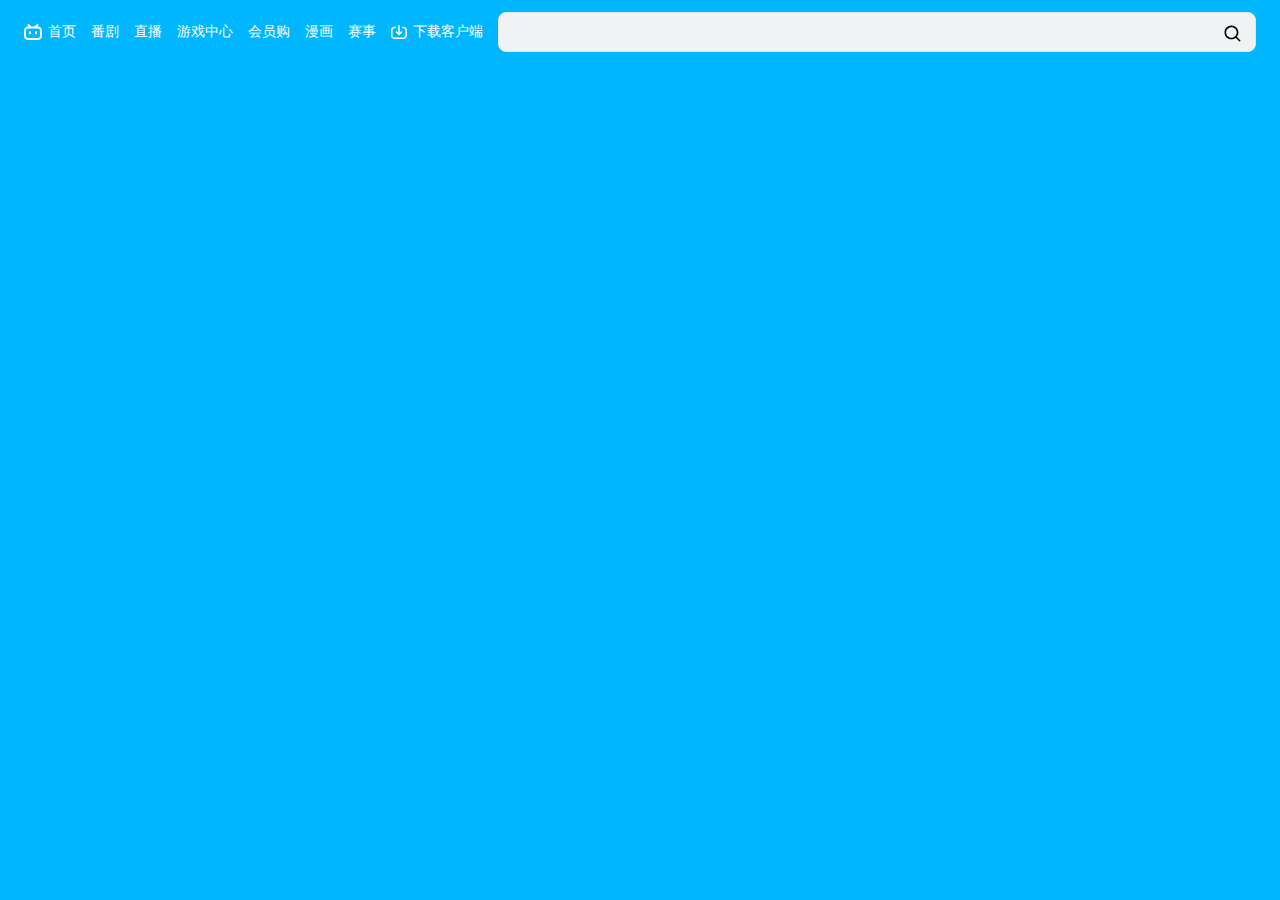
==== index.html @ d24ae4b5 "feat: 添加初始模板" ====
<!DOCTYPE html>
<html lang="en">
<head>
    <meta charset="UTF-8">
    <meta name="viewport" content="width=device-width, initial-scale=1.0">
    <title>bilihome</title>
    <link rel="stylesheet" href="./css/base.css">
    <link rel="stylesheet" href="./css/index.css">
    <link rel="icon" href="./favicon.ico">
</head>
<body>
    <!-- 头部 -->
    <div class="large-header">
        <!-- 导航 -->
        <div class="bili-nav">
            <ul class="left-entry">
                <li>
                    <a href="/" class="entry-title">
                        <svg width="18" height="18" viewBox="0 0 18 18" fill="none" xmlns="http://www.w3.org/2000/svg"><path fill-rule="evenodd" clip-rule="evenodd" d="M3.73252 2.67094C3.33229 2.28484 3.33229 1.64373 3.73252 1.25764C4.11291 0.890684 4.71552 0.890684 5.09591 1.25764L7.21723 3.30403C7.27749 3.36218 7.32869 3.4261 7.37081 3.49407H10.5789C10.6211 3.4261 10.6723 3.36218 10.7325 3.30403L12.8538 1.25764C13.2342 0.890684 13.8368 0.890684 14.2172 1.25764C14.6175 1.64373 14.6175 2.28484 14.2172 2.67094L13.364 3.49407H14C16.2091 3.49407 18 5.28493 18 7.49407V12.9996C18 15.2087 16.2091 16.9996 14 16.9996H4C1.79086 16.9996 0 15.2087 0 12.9996V7.49406C0 5.28492 1.79086 3.49407 4 3.49407H4.58579L3.73252 2.67094ZM4 5.42343C2.89543 5.42343 2 6.31886 2 7.42343V13.0702C2 14.1748 2.89543 15.0702 4 15.0702H14C15.1046 15.0702 16 14.1748 16 13.0702V7.42343C16 6.31886 15.1046 5.42343 14 5.42343H4ZM5 9.31747C5 8.76519 5.44772 8.31747 6 8.31747C6.55228 8.31747 7 8.76519 7 9.31747V10.2115C7 10.7638 6.55228 11.2115 6 11.2115C5.44772 11.2115 5 10.7638 5 10.2115V9.31747ZM12 8.31747C11.4477 8.31747 11 8.76519 11 9.31747V10.2115C11 10.7638 11.4477 11.2115 12 11.2115C12.5523 11.2115 13 10.7638 13 10.2115V9.31747C13 8.76519 12.5523 8.31747 12 8.31747Z" fill="currentColor"></path></svg>
                        <span>首页</span>
                    </a>
                </li>
                <li><a href="/" class="entry-title"><span>番剧</span></a></li>
                <li><a href="/" class="entry-title"><span>直播</span></a></li>
                <li><a href="/" class="entry-title"><span>游戏中心</span></a></li>
                <li><a href="/" class="entry-title"><span>会员购</span></a></li>
                <li><a href="/" class="entry-title"><span>漫画</span></a></li>
                <li><a href="/" class="entry-title"><span>赛事</span></a></li>
                <li>
                    <a href="/" class="entry-title">
                        <svg width="16" height="16" viewBox="0 0 16 16" fill="none" xmlns="http://www.w3.org/2000/svg"><path d="M7.23181 8.65895V1.75796C7.23181 1.33935 7.57582 1 8.00018 1C8.42453 1 8.76854 1.33935 8.76854 1.75796V8.67097L9.98589 7.47009C10.286 7.17409 10.7725 7.17409 11.0725 7.47009C11.3726 7.7661 11.3726 8.24601 11.0725 8.54201L8.54958 11.0308C8.24952 11.3268 7.76302 11.3268 7.46295 11.0308L4.94002 8.54201C4.63995 8.24601 4.63995 7.7661 4.94002 7.47009C5.24008 7.17409 5.72658 7.17409 6.02665 7.47009L7.23181 8.65895Z" fill="currentColor"></path><path d="M3.48023 4.29936C2.40686 4.29936 1.53672 5.15772 1.53672 6.21656V11.5669C1.53672 12.6257 2.40686 13.4841 3.48023 13.4841H12.5198C13.5931 13.4841 14.4633 12.6257 14.4633 11.5669V6.21656C14.4633 5.15772 13.5931 4.29936 12.5198 4.29936H11.6158C11.1915 4.29936 10.8475 3.96001 10.8475 3.5414C10.8475 3.12279 11.1915 2.78344 11.6158 2.78344H12.5198C14.4418 2.78344 16 4.3205 16 6.21656V11.5669C16 13.4629 14.4418 15 12.5198 15H3.48023C1.55815 15 0 13.4629 0 11.5669V6.21656C0 4.3205 1.55815 2.78344 3.48023 2.78344H4.38418C4.80853 2.78344 5.15254 3.12279 5.15254 3.5414C5.15254 3.96001 4.80853 4.29936 4.38418 4.29936H3.48023Z" fill="currentColor"></path></svg>
                        <span>下载客户端</span>
                    </a>
                </li>
            </ul>
            <div class="center-search-container">
                <div class="nav-search-content">
                    <!-- 左侧输入框 -->
                    <input type="text" class="nav-search-input">
                    <!-- 右侧按钮 -->
                    <div class="nav-search-button">
                        <svg width="17" height="17" viewBox="0 0 17 17" fill="none" xmlns="http://www.w3.org/2000/svg"><path fill-rule="evenodd" clip-rule="evenodd" d="M16.3451 15.2003C16.6377 15.4915 16.4752 15.772 16.1934 16.0632C16.15 16.1279 16.0958 16.1818 16.0525 16.2249C15.7707 16.473 15.4456 16.624 15.1854 16.3652L11.6848 12.8815C10.4709 13.8198 8.97529 14.3267 7.44714 14.3267C3.62134 14.3267 0.5 11.2314 0.5 7.41337C0.5 3.60616 3.6105 0.5 7.44714 0.5C11.2729 0.5 14.3943 3.59538 14.3943 7.41337C14.3943 8.98802 13.8524 10.5087 12.8661 11.7383L16.3451 15.2003ZM2.13647 7.4026C2.13647 10.3146 4.52083 12.6766 7.43624 12.6766C10.3517 12.6766 12.736 10.3146 12.736 7.4026C12.736 4.49058 10.3517 2.1286 7.43624 2.1286C4.50999 2.1286 2.13647 4.50136 2.13647 7.4026Z" fill="currentColor"></path></svg>
                    </div>
                </div>
            </div>
            <ul class="right-entry">
                <li><a href="/"></a></li>
                <li><a href="/"></a></li>
                <li><a href="/"></a></li>
                <li><a href="/"></a></li>
                <li><a href="/"></a></li>
                <li><a href="/"></a></li>
                <li><a href="/"></a></li>
                <li><a href="/"></a></li>
            </ul>
        </div>
        <!-- banner -->
        <div class="bili-banner"></div>
        <!-- 频道 -->
        <div class="bili-channel"></div>  
    </div>
    <!-- 主体 -->
    <div class="main">
        <!-- 推荐列表 -->
        <div class="recommended-container"></div>
        <!-- 滚动按钮 -->
        <div class="sidebar"></div>
    </div>
</body>
</html>
---- css/base.css ----
* {
    margin: 0;
    padding: 0;
    /* 设置 100% + padding 后防止超出 */
    box-sizing: border-box;
}

ul, ol, li {
    list-style: none;
}

a {
    text-decoration: none;
    color: #000;
    cursor: pointer;
}

body {
    background-color: rgb(0, 183, 255);
    font-size: 14px;
}

input {
    /* 去掉边框 */
    border: 0 none; 
    /* 去掉聚焦后的边框也 */
    outline-style: none;
}
---- css/index.css ----
.bili-nav {
    display: flex;
    align-items: center;
    width: 100%;
    padding: 0 24px;
}

/* 顶部左侧导航 */
.left-entry {
    display: flex;
}

.left-entry .entry-title {
    display: flex;
    align-items: center;
    height: 64px;
    color: #fff;
    margin-right: 15px;
}

.left-entry .entry-title svg {
    margin-right: 6px;
}

/* 中间查询框 */
.center-search-container {
    /* 让它有自适应的效果，左右两侧不动，它可以变 */
    flex: 1;
    height: 40px;
    padding: 0 48px 0 4px;
    border-radius: 8px;
    border: 1px solid #e3e5e7;
    background-color: #f1f2f3;
    /* flex 设置下面的才生效 */
    display: flex;
    align-items: center;
    /* 让子元素根据自身做绝对定位位置，对自身不影响 */
    position: relative;
}

.center-search-container:hover {
    background-color: #fff;
}

.center-search-container .nav-search-content {
    display: flex;
    height: 20px;
    width: 100%;
    padding: 0 8px;
}

.nav-search-content .nav-search-input {
    /* 让它有自适应的效果 */
    flex: 1;
    /* 透明效果 */
    background-color: transparent;
    line-height: 20px;
    overflow: hidden;
    padding-right: 8px;
}

.center-search-container .nav-search-button {
    position: absolute;
    top: 4px;
    right: 7px;
    /* flex 设置下面的才生效 */
    display: flex;
    align-items: center;
    justify-content: center;
    width: 32px;
    height: 32px;
    line-height: 32px;
    border-radius: 6px;
    cursor: pointer;
    /* 让下面鼠标经过时显示动画效果 */
    transition: background-color .3s;
}

.center-search-container .nav-search-button:hover{
    background-color: #e3e4e5;
}
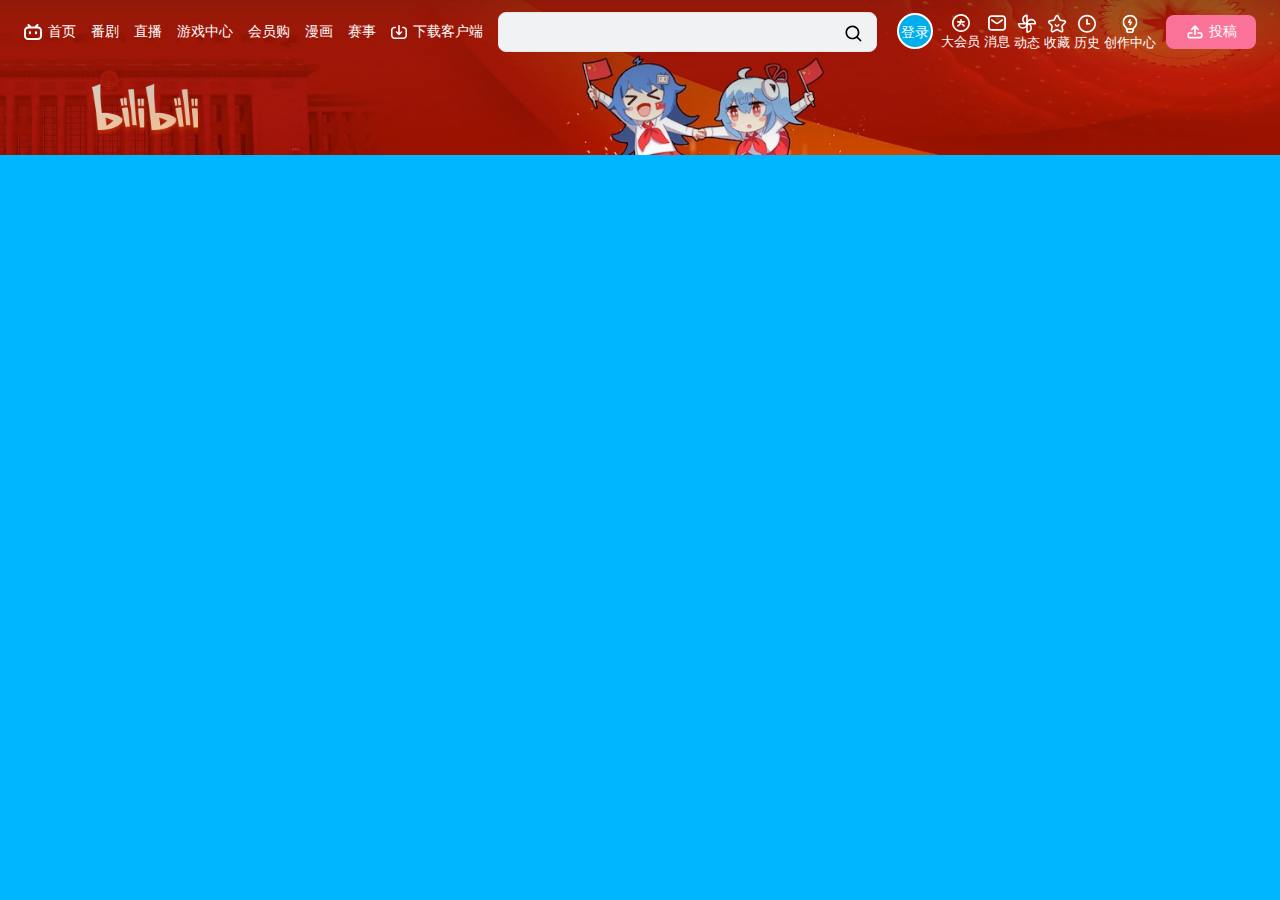
==== commit 866ea6fc: "feat: 增加 banner" ====
--- a/index.html
+++ b/index.html
@@ -44,19 +44,67 @@
                 </div>
             </div>
             <ul class="right-entry">
-                <li><a href="/"></a></li>
-                <li><a href="/"></a></li>
-                <li><a href="/"></a></li>
-                <li><a href="/"></a></li>
-                <li><a href="/"></a></li>
-                <li><a href="/"></a></li>
-                <li><a href="/"></a></li>
-                <li><a href="/"></a></li>
+                <li class="header-avatar">
+                    <a href="/">
+                        <span>登录</span>
+                    </a>
+                </li>
+                <li class="right-entry-item">
+                    <a href="/">
+                        <svg width="20" height="20" viewBox="0 0 20 20" fill="none" xmlns="http://www.w3.org/2000/svg"><path fill-rule="evenodd" clip-rule="evenodd" d="M10 1C5.02955 1 1 5.02955 1 10C1 14.9705 5.02955 19 10 19C14.9705 19 19 14.9705 19 10C19 5.02955 14.9705 1 10 1ZM10.0006 2.63614C14.0612 2.63614 17.3642 5.93996 17.3642 9.99977C17.3642 14.0604 14.0612 17.3634 10.0006 17.3634C5.93996 17.3634 2.63696 14.0604 2.63696 9.99977C2.63696 5.93996 5.93996 2.63614 10.0006 2.63614Z" fill="currentColor"></path><path d="M13.1381 8.05573V8.05331H10.7706C10.7859 7.8643 10.7948 7.67286 10.7948 7.47981C10.7948 7.26414 10.7843 7.05008 10.7649 6.83926C10.7658 6.82552 10.7674 6.81179 10.7674 6.79725V6.79483C10.7674 6.35541 10.4111 6 9.97254 6C9.53312 6 9.17771 6.35622 9.17771 6.79483V6.79725C9.17771 6.85137 9.18336 6.90468 9.19386 6.95557L9.18255 6.95719C9.19871 7.12924 9.20759 7.30291 9.20759 7.479C9.20759 7.67286 9.19709 7.8643 9.17771 8.0525H6.74313V8.05573C6.32876 8.08239 6 8.42649 6 8.84814V8.85057C6 9.28998 6.33683 9.64216 6.77544 9.64216C6.80937 9.64216 6.8441 9.64378 6.89903 9.64297L8.7601 9.63893C8.28837 10.7294 7.47011 11.6341 6.44507 12.2149C6.44023 12.2173 6.43619 12.2197 6.43134 12.2229C6.42003 12.2294 6.40953 12.2359 6.39822 12.2423L6.39903 12.2431C6.17528 12.3837 6.02585 12.6325 6.02585 12.916V12.9184C6.02585 13.3578 6.38207 13.7132 6.82068 13.7132C6.99111 13.7132 7.14782 13.6591 7.27706 13.5687C8.7706 12.706 9.9168 11.3094 10.4556 9.64055H13.0105C13.0517 9.64136 13.1131 9.63893 13.1131 9.63893C13.5905 9.62924 13.9039 9.2916 13.9039 8.85299V8.85057C13.9047 8.42003 13.5638 8.07108 13.1381 8.05573Z" fill="currentColor"></path><path d="M13.7731 12.5388C13.7715 12.5356 13.7691 12.5331 13.7674 12.5307C13.74 12.4814 13.7077 12.4362 13.6713 12.3942C13.1584 11.6672 12.513 11.0412 11.7674 10.5541L11.7666 10.555C11.6366 10.4613 11.4766 10.4055 11.3046 10.4055C10.8652 10.4055 10.5098 10.7617 10.5098 11.2003V11.2028C10.5098 11.5033 10.677 11.765 10.9233 11.8999C11.5615 12.3215 12.0825 12.8045 12.4944 13.4499L12.5372 13.5041C12.6786 13.6333 12.866 13.7133 13.0728 13.7133C13.5122 13.7133 13.8676 13.3571 13.8676 12.9184V12.916C13.8668 12.7795 13.8329 12.6511 13.7731 12.5388Z" fill="currentColor"></path></svg>
+                        <span>大会员</span>
+                    </a>
+                </li>
+                <li class="right-entry-item">
+                    <a href="/">
+                        <svg width="20" height="20" viewBox="0 0 20 20" fill="none" xmlns="http://www.w3.org/2000/svg"><path d="M15.435 17.7717H4.567C2.60143 17.7717 1 16.1723 1 14.2047V5.76702C1 3.80144 2.59942 2.20001 4.567 2.20001H15.433C17.3986 2.20001 19 3.79943 19 5.76702V14.2047C19.002 16.1703 17.4006 17.7717 15.435 17.7717ZM4.567 4.00062C3.59327 4.00062 2.8006 4.79328 2.8006 5.76702V14.2047C2.8006 15.1784 3.59327 15.9711 4.567 15.9711H15.433C16.4067 15.9711 17.1994 15.1784 17.1994 14.2047V5.76702C17.1994 4.79328 16.4067 4.00062 15.433 4.00062H4.567Z" fill="currentColor"></path><path d="M9.99943 11.2C9.51188 11.2 9.02238 11.0667 8.59748 10.8019L8.5407 10.7635L4.3329 7.65675C3.95304 7.37731 3.88842 6.86226 4.18996 6.50976C4.48954 6.15544 5.0417 6.09699 5.4196 6.37643L9.59412 9.45943C9.84279 9.60189 10.1561 9.60189 10.4067 9.45943L14.5812 6.37643C14.9591 6.09699 15.5113 6.15544 15.8109 6.50976C16.1104 6.86409 16.0478 7.37731 15.6679 7.65675L11.4014 10.8019C10.9765 11.0667 10.487 11.2 9.99943 11.2Z" fill="currentColor"></path></svg>
+                        <span>消息</span>
+                    </a>
+                </li>
+                <li class="right-entry-item">
+                    <a href="/">
+                        <svg width="20" height="21" viewBox="0 0 20 21" fill="none" xmlns="http://www.w3.org/2000/svg"><g clip-path="url(#clip0)"><path d="M10 10.743C7.69883 10.743 5.83333 8.87747 5.83333 6.5763C5.83333 4.27512 7.69883 2.40964 10 2.40964V10.743Z" stroke="currentColor" stroke-width="1.6" stroke-linejoin="round"></path><path d="M10 10.743C10 13.0441 8.1345 14.9096 5.83333 14.9096C3.53217 14.9096 1.66667 13.0441 1.66667 10.743H10Z" stroke="currentColor" stroke-width="1.6" stroke-linejoin="round"></path><path d="M10 10.743C10 8.44182 11.8655 6.57632 14.1667 6.57632C16.4679 6.57632 18.3333 8.44182 18.3333 10.743H10Z" stroke="currentColor" stroke-width="1.6" stroke-linejoin="round"></path><path d="M9.99999 10.743C12.3012 10.743 14.1667 12.6085 14.1667 14.9096C14.1667 17.2108 12.3012 19.0763 9.99999 19.0763V10.743Z" stroke="currentColor" stroke-width="1.6" stroke-linejoin="round"></path></g><defs><clipPath id="clip0"><rect width="20" height="20" fill="currentColor" transform="matrix(-1 0 0 1 20 0.742981)"></rect></clipPath></defs></svg>
+                        <span>动态</span>
+                    </a>
+                </li>
+                <li class="right-entry-item">
+                    <a href="/">
+                        <svg width="20" height="21" viewBox="0 0 20 21" fill="none" xmlns="http://www.w3.org/2000/svg"><path fill-rule="evenodd" clip-rule="evenodd" d="M11.0505 3.16759L12.7915 6.69573C12.954 7.02647 13.2702 7.25612 13.6349 7.30949L17.5294 7.87474C18.448 8.00817 18.8159 9.13785 18.1504 9.78639L15.3331 12.5334C15.0686 12.7905 14.9481 13.1609 15.0104 13.5256L15.6759 17.4031C15.8328 18.3184 14.8721 19.0171 14.0497 18.5845L10.5661 16.7537C10.2402 16.5823 9.85042 16.5823 9.52373 16.7537L6.04087 18.5845C5.21848 19.0171 4.2578 18.3184 4.41468 17.4031L5.07939 13.5256C5.14166 13.1609 5.02198 12.7905 4.75755 12.5334L1.9394 9.78639C1.27469 9.13785 1.64182 8.00817 2.56126 7.87474L6.4549 7.30949C6.82041 7.25612 7.13578 7.02647 7.29832 6.69573L9.04015 3.16759C9.45095 2.33468 10.6389 2.33468 11.0505 3.16759Z" stroke="currentColor" stroke-width="1.6" stroke-linecap="round" stroke-linejoin="round"></path><path d="M11.603 11.8739C11.413 12.5556 10.7871 13.0554 10.0447 13.0554C9.29592 13.0554 8.66679 12.5467 8.48242 11.8569" stroke="currentColor" stroke-width="1.6" stroke-linecap="round" stroke-linejoin="round"></path></svg>
+                        <span>收藏</span>
+                    </a>
+                </li>
+                <li class="right-entry-item">
+                    <a href="/">
+                        <svg width="20" height="21" viewBox="0 0 20 21" fill="none" xmlns="http://www.w3.org/2000/svg"><path fill-rule="evenodd" clip-rule="evenodd" d="M10 1.74286C5.02955 1.74286 1 5.7724 1 10.7429C1 15.7133 5.02955 19.7429 10 19.7429C14.9705 19.7429 19 15.7133 19 10.7429C19 5.7724 14.9705 1.74286 10 1.74286ZM10.0006 3.379C14.0612 3.379 17.3642 6.68282 17.3642 10.7426C17.3642 14.8033 14.0612 18.1063 10.0006 18.1063C5.93996 18.1063 2.63696 14.8033 2.63696 10.7426C2.63696 6.68282 5.93996 3.379 10.0006 3.379Z" fill="currentColor"></path><path d="M9.99985 6.6521V10.743" stroke="currentColor" stroke-width="1.7" stroke-linecap="round"></path><path d="M12.4545 10.7427H10" stroke="currentColor" stroke-width="1.7" stroke-linecap="round"></path></svg>
+                        <span>历史</span>
+                    </a>
+                </li>
+                <li class="right-entry-item">
+                    <a href="/">
+                        <svg width="20" height="21" viewBox="0 0 20 21" fill="none" xmlns="http://www.w3.org/2000/svg"><mask id="mask0" mask-type="alpha" maskUnits="userSpaceOnUse" x="2" y="1" width="16" height="20"><path fill-rule="evenodd" clip-rule="evenodd" d="M2.5 1.74286H17.5V20.0762H2.5V1.74286Z" fill="currentColor"></path></mask><g mask="url(#mask0)"><path fill-rule="evenodd" clip-rule="evenodd" d="M9.99999 1.74286C9.92916 1.74286 9.85916 1.74369 9.78833 1.74536C5.85416 1.85453 2.58416 5.14869 2.50166 9.08286C2.44999 11.5404 3.58666 13.7304 5.36999 15.1337C5.52166 15.2529 5.63166 15.4162 5.67333 15.6045L6.30416 18.447C6.51583 19.3987 7.36083 20.0762 8.33583 20.0762H11.6617C12.6383 20.0762 13.4842 19.3987 13.6958 18.4445L14.3275 15.602C14.3692 15.4154 14.4775 15.2537 14.6275 15.1354C16.3733 13.7629 17.5 11.637 17.5 9.24286C17.5 5.10036 14.1425 1.74286 9.99999 1.74286ZM10.0003 3.40939C13.2161 3.40939 15.8336 6.02606 15.8336 9.24273C15.8336 11.0386 15.0186 12.7086 13.5978 13.8252C13.1428 14.1827 12.8244 14.6852 12.7011 15.2402L12.0686 18.0827C12.0269 18.2752 11.8586 18.4094 11.6619 18.4094H8.33609C8.14109 18.4094 7.97359 18.2761 7.93192 18.0852L7.30025 15.2427C7.17609 14.6869 6.85775 14.1827 6.40109 13.8236C4.94359 12.6769 4.12942 10.9619 4.16859 9.11773C4.23192 6.05523 6.77442 3.49606 9.83442 3.41189C9.88942 3.41023 9.94525 3.40939 10.0003 3.40939Z" fill="currentColor"></path><path d="M10 6.81299L8.81253 9.18726H11.1875L9.99952 11.561" stroke="currentColor" stroke-width="1.6" stroke-linecap="round" stroke-linejoin="round"></path></g><path d="M6.66656 15.9095H13.3332" stroke="currentColor" stroke-width="1.7"></path></svg>
+                        <span>创作中心</span>
+                    </a>
+                </li>
+                <li>
+                    <a href="/" class="upload">
+                        <svg width="18" height="18" viewBox="0 0 18 18" fill="none" xmlns="http://www.w3.org/2000/svg"><path d="M12.0824 10H14.1412C15.0508 10 15.7882 10.7374 15.7882 11.6471V12.8824C15.7882 13.792 15.0508 14.5294 14.1412 14.5294H3.84707C2.93743 14.5294 2.20001 13.792 2.20001 12.8824V11.6471C2.20001 10.7374 2.93743 10 3.84707 10H5.90589" stroke="currentColor" stroke-width="1.7" stroke-linecap="round" stroke-linejoin="round"></path><path d="M8.99413 11.2353L8.99413 3.82353" stroke="currentColor" stroke-width="1.7" stroke-linecap="round" stroke-linejoin="round"></path><path d="M12.0823 6.29413L8.9941 3.20589L5.90587 6.29413" stroke="currentColor" stroke-width="1.7" stroke-linecap="round" stroke-linejoin="round"></path></svg>
+                        <span>投稿</span>
+                    </a>
+                </li>
             </ul>
         </div>
         <!-- banner -->
-        <div class="bili-banner"></div>
+        <div class="bili-banner">
+            <img src="./img/header-banner.webp" alt="">
+            <div class="logo">
+                <a href="/">
+                    <img src="./img/logo.png" alt="">
+                </a>
+            </div>
+            <div class="mask"></div>
+        </div>
         <!-- 频道 -->
+
         <div class="bili-channel"></div>  
     </div>
     <!-- 主体 -->
--- a/css/base.css
+++ b/css/base.css
@@ -23,6 +23,13 @@
 input {
     /* 去掉边框 */
     border: 0 none; 
-    /* 去掉聚焦后的边框也 */
+    /* 去掉聚焦后的边框线 */
     outline-style: none;
-}+}
+
+/* 清除列之后的浮动 */
+.row:after {
+    content: "";
+    display: table;
+    clear: both;
+  }--- a/css/index.css
+++ b/css/index.css
@@ -24,10 +24,11 @@
 
 /* 中间查询框 */
 .center-search-container {
-    /* 让它有自适应的效果，左右两侧不动，它可以变 */
+    /* 让它有自适应的效果，左右两侧不动，它可以变，占完 100% */
     flex: 1;
     height: 40px;
     padding: 0 48px 0 4px;
+    /* 圆角边框效果 */
     border-radius: 8px;
     border: 1px solid #e3e5e7;
     background-color: #f1f2f3;
@@ -50,10 +51,11 @@
 }
 
 .nav-search-content .nav-search-input {
-    /* 让它有自适应的效果 */
+    /* 让它(input)有自适应的效果 */
     flex: 1;
     /* 透明效果 */
     background-color: transparent;
+    /* 行高 */
     line-height: 20px;
     overflow: hidden;
     padding-right: 8px;
@@ -63,7 +65,7 @@
     position: absolute;
     top: 4px;
     right: 7px;
-    /* flex 设置下面的才生效 */
+    /* flex 设置下面的才生效，里面还有一个 svg  */
     display: flex;
     align-items: center;
     justify-content: center;
@@ -78,4 +80,123 @@
 
 .center-search-container .nav-search-button:hover{
     background-color: #e3e4e5;
+}
+
+/* nav 右铡入口 */
+.right-entry {
+    margin-left: 10px;
+    display: flex;
+    align-items: center;
+}
+
+.right-entry .header-avatar {
+    height: 50px;
+    width: 50px;
+    padding-right: 10px;
+    /* 让下面的绝对位生效 */
+    position: relative;
+}
+
+.right-entry .header-avatar a {
+    position: absolute;
+    top: 6px;
+    left: 10px;
+    width: 36px;
+    height: 36px;
+    /* 跟上面一样，表示垂直居中 */
+    line-height: 36px;
+    /* 正圆型边框 */
+    border-radius: 50%;
+    background-color: #00aeec;
+    display: flex;
+    /* 左右居中 */
+    justify-content: center;
+    border: 2px solid #fff;
+    color: #fff;
+}
+
+.right-entry .right-entry-item {
+    min-width: 10px;
+    margin-left: 4px;
+}
+
+.right-entry .right-entry-item a {
+    display: flex;
+    /* 竖向排列，默认为横向 */
+    flex-direction: column;
+    /* 垂直居中 */
+    align-items: center;
+    color: #fff;
+}
+
+.right-entry-item a span {
+    font-size: 13px;
+}
+
+.right-entry .upload {
+    display: flex;
+    align-items: center;
+    justify-content: center;
+    width: 90px;
+    height: 34px;
+    line-height: 34px;
+    border-radius: 8px;
+    color: #fff;
+    background-color: #fb7299;
+    margin-left: 10px;
+}
+
+.right-entry .upload span {
+    margin-left: 5px;
+}
+
+/* banner 区域 */
+.bili-nav {
+    /* 下面三个把它放在背景图上方 */
+    position: absolute;
+    top: 0px;
+    z-index: 1000;
+}
+
+/* banner 区域 */
+.bili-banner {
+    /* 让下面的绝对位生效 */
+    position: relative;
+    height: 155px;
+    width: 100%;
+    overflow: hidden; /* 确保裁剪生效 */
+}
+
+.bili-banner img {
+    position: absolute;
+    left: 0;
+    top: 0;
+    width: 100%;
+    height: 100%;
+    /* cover 值表示内容将被缩放和裁剪，以完全覆盖容器，同时保持内容的宽高比 */
+    object-fit: cover;
+}
+
+.bili-banner .logo {
+    width: 100%;
+    height: 100%;
+    padding: 0 64px;
+    display: flex;
+    align-items: flex-end;
+}
+
+.bili-banner .logo a {
+    position: relative;
+    width: 162px;
+    height: 78px;
+    margin-bottom: 10px;
+}
+
+.bili-banner .mask {
+    position: absolute;
+    top: 0;
+    left: 0;
+    width: 100%;
+    height: 100%;
+    background: linear-gradient(rgba(0,0,0,.4),transparent);
 }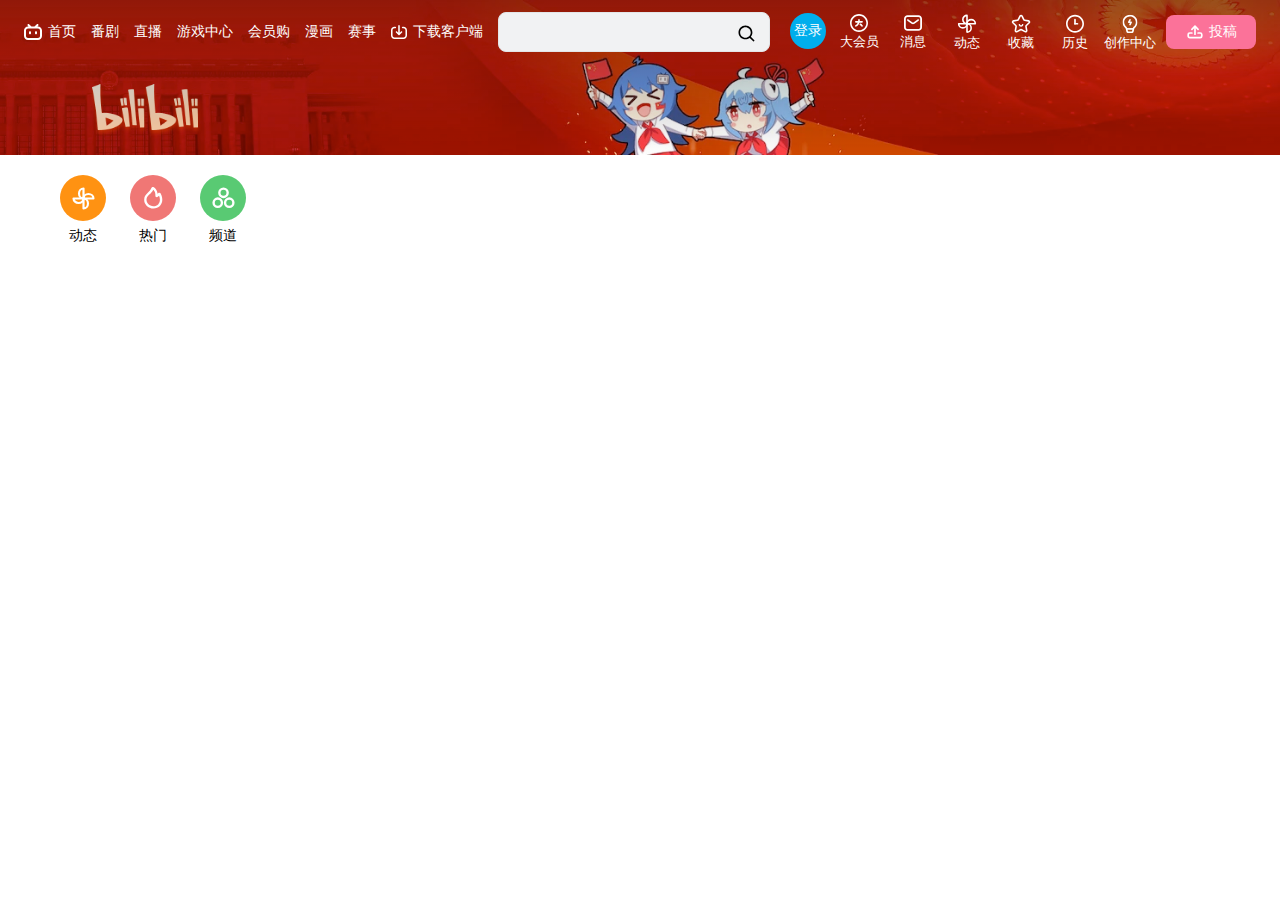
==== commit 13518e4b: "feat: 添加频道左侧功能" ====
--- a/index.html
+++ b/index.html
@@ -105,7 +105,29 @@
         </div>
         <!-- 频道 -->
 
-        <div class="bili-channel"></div>  
+        <div class="bili-channel">
+            <div class="channel-icons">
+                <a href="/">
+                    <div class="icon-bg icon-bg__dynamic">
+                        <svg width="22" height="23" viewBox="0 0 22 23" fill="none" xmlns="http://www.w3.org/2000/svg"><path d="M6.41659 15.625C3.88528 15.625 1.83325 13.7782 1.83325 11.5H10.9999C10.9999 13.7782 8.94789 15.625 6.41659 15.625Z" stroke="white" stroke-width="2" stroke-linecap="round" stroke-linejoin="round"></path><path d="M15.125 16.0827C15.125 18.614 13.2782 20.666 11 20.666L11 11.4993C13.2782 11.4993 15.125 13.5514 15.125 16.0827Z" stroke="white" stroke-width="2" stroke-linecap="round" stroke-linejoin="round"></path><path d="M6.875 6.91667C6.875 9.44797 8.72183 11.5 11 11.5L11 2.33333C8.72182 2.33333 6.875 4.38536 6.875 6.91667Z" stroke="white" stroke-width="2" stroke-linecap="round" stroke-linejoin="round"></path><path d="M15.5833 7.375C13.052 7.375 11 9.22183 11 11.5H20.1667C20.1667 9.22183 18.1146 7.375 15.5833 7.375Z" stroke="white" stroke-width="2" stroke-linecap="round" stroke-linejoin="round"></path></svg>
+                    </div>
+                    <span class="icon-title">动态</span>
+                </a>
+                <a href="/">
+                    <div class="icon-bg icon-bg__popular">
+                        <svg width="22" height="22" viewBox="0 0 22 22" fill="none" xmlns="http://www.w3.org/2000/svg"><path fill-rule="evenodd" clip-rule="evenodd" d="M4.89054 17.272L4.89277 17.2742C6.49674 18.8782 8.66472 19.7888 10.9624 19.7888C13.2503 19.7888 15.2113 19.0539 16.6107 17.6108L16.6108 17.6108L16.6128 17.6086C18.0002 16.1345 18.7835 14.182 18.7421 12.1819C18.7852 11.3835 18.6916 9.36321 17.4088 6.75488L17.4082 6.7537C17.209 6.35523 16.8163 6.06598 16.3391 5.96993C15.8904 5.87103 15.4021 6.01997 15.061 6.35741C14.9094 6.48781 14.7796 6.61755 14.6655 6.7317L14.6637 6.73348L14.6329 6.76426C14.2107 3.35588 12.6083 1.7368 11.1654 1.00465C11.148 0.987812 11.1265 0.967972 11.1036 0.950782C11.0775 0.931205 11.0311 0.900467 10.9694 0.888912C10.2276 0.608301 9.41043 1.01168 9.1237 1.77629L9.12314 1.7778C8.50566 3.46558 7.35287 4.62281 6.16627 5.76704C4.51756 7.33121 2.75938 9.03623 2.80163 12.093C2.75906 14.055 3.54464 15.8826 4.89054 17.272ZM3.04999 13.0648C3.01092 12.7459 2.99439 12.4218 3.00168 12.0939C2.95933 9.12977 4.6531 7.47834 6.30453 5.9116C7.49017 4.76831 8.67581 3.58267 9.31098 1.84655C9.56504 1.16904 10.2849 0.830288 10.9201 1.08435C10.9624 1.08435 11.0048 1.1267 11.0471 1.16904C11.9267 1.60884 12.8853 2.39635 13.5753 3.77299C12.8853 2.39633 11.9267 1.6088 11.0471 1.16901C11.0047 1.12666 10.9624 1.08432 10.9201 1.08432C10.2849 0.830251 9.56503 1.16901 9.31097 1.84651C8.6758 3.58263 7.49016 4.76827 6.30452 5.91157C4.65309 7.47831 2.95932 9.12973 3.00166 12.0938C2.99438 12.4218 3.01092 12.7459 3.04999 13.0648ZM14.477 7.18189C14.477 7.1819 14.477 7.18192 14.477 7.18193C14.5828 7.09724 14.6887 6.99138 14.8052 6.87493C14.9216 6.75849 15.0486 6.63146 15.1968 6.50442C15.4932 6.20801 15.9167 6.08098 16.2978 6.16567C16.7212 6.25036 17.06 6.50443 17.2294 6.84318C17.3088 7.0046 17.3835 7.16371 17.4539 7.32035C17.3835 7.1637 17.3087 7.00458 17.2294 6.84314C17.06 6.50439 16.7212 6.25032 16.2978 6.16563C15.9167 6.08094 15.4932 6.20798 15.1968 6.50439C15.0486 6.63142 14.9216 6.75845 14.8051 6.87489L14.8051 6.8749C14.7557 6.92437 14.7081 6.97191 14.6617 7.01675C14.5988 7.07745 14.5379 7.13318 14.477 7.18189ZM12.6977 6.35925C12.8428 7.15476 12.8833 7.97963 12.8679 8.74864C12.8679 8.79032 12.8704 8.8315 12.8754 8.87195C12.8704 8.83151 12.8679 8.79035 12.8679 8.74867C12.8833 7.97966 12.8428 7.15478 12.6977 6.35925ZM16.7358 10.6654C16.8108 11.1478 16.8483 11.6393 16.8483 12.1362V12.1786C16.8483 13.703 16.2978 15.2274 15.2392 16.3283C14.0535 17.4293 12.5291 18.0221 10.9201 17.9374C9.1416 17.9374 7.44783 17.2175 6.21984 15.9472C5.82743 15.5548 5.50448 15.1119 5.25584 14.6331C5.50447 15.1119 5.82743 15.5548 6.21983 15.9472C7.44782 17.2175 9.14159 17.9373 10.9201 17.9373C12.5291 18.022 14.0535 17.4292 15.2392 16.3283C16.2978 15.2273 16.8483 13.7029 16.8483 12.1785V12.1362C16.8483 11.6393 16.8108 11.1478 16.7358 10.6654ZM10.9306 17.7376C12.4802 17.8192 13.9509 17.2497 15.0989 16.1856C16.1154 15.1261 16.6483 13.655 16.6483 12.1785V12.1362C16.6483 10.8624 16.3969 9.6266 15.8955 8.49474C15.2436 9.11663 14.7845 9.49093 14.4179 9.68717C14.2122 9.79725 14.0268 9.85633 13.846 9.86789C13.6644 9.8795 13.5028 9.84219 13.3473 9.78249C12.9207 9.62211 12.6679 9.20129 12.6679 8.74864V8.74464L12.6679 8.74464C12.6889 7.69735 12.6046 6.55594 12.2954 5.53554C12.01 4.59379 11.5372 3.76766 10.7904 3.20655C9.96581 4.94926 8.72521 6.18561 7.58695 7.28323L7.50836 7.35967C5.97191 8.85397 4.81321 9.98087 4.85306 12.1325L4.85313 12.1362H4.85309C4.85309 13.5239 5.38326 14.8277 6.36125 15.8057L6.36365 15.8081L6.36363 15.8082C7.55387 17.0394 9.19573 17.7374 10.9201 17.7374H10.9306L10.9306 17.7376Z" fill="#ffffff"></path></svg>
+                    </div>
+                    <span class="icon-title">热门</span>
+                </a>
+                <a href="/">
+                    <div class="icon-bg icon-bg__channel">
+                        <svg width="21" height="21" viewBox="0 0 21 21" fill="none" xmlns="http://www.w3.org/2000/svg"><circle cx="5.6875" cy="14" r="3.5" stroke="#ffffff" stroke-width="2" stroke-linecap="round" stroke-linejoin="round"></circle><circle cx="10.5" cy="5.6875" r="3.5" stroke="#ffffff" stroke-width="2" stroke-linecap="round" stroke-linejoin="round"></circle><circle cx="15.3125" cy="14" r="3.5" stroke="#ffffff" stroke-width="2" stroke-linecap="round" stroke-linejoin="round"></circle></svg>
+                    </div>
+                    <span class="icon-title">频道</span>
+                </a>
+            </div>
+            <div class="right-channel-container"></div>
+        </div>  
     </div>
     <!-- 主体 -->
     <div class="main">
--- a/css/base.css
+++ b/css/base.css
@@ -16,7 +16,6 @@
 }
 
 body {
-    background-color: rgb(0, 183, 255);
     font-size: 14px;
 }
 
@@ -32,4 +31,4 @@
     content: "";
     display: table;
     clear: both;
-  }+}--- a/css/index.css
+++ b/css/index.css
@@ -103,7 +103,7 @@
     left: 10px;
     width: 36px;
     height: 36px;
-    /* 跟上面一样，表示垂直居中 */
+    /* 跟上面 height 取相同值，表示垂直居中 */
     line-height: 36px;
     /* 正圆型边框 */
     border-radius: 50%;
@@ -111,12 +111,12 @@
     display: flex;
     /* 左右居中 */
     justify-content: center;
-    border: 2px solid #fff;
+    /* border: 2px solid #fff; */
     color: #fff;
 }
 
 .right-entry .right-entry-item {
-    min-width: 10px;
+    min-width: 50px;
     margin-left: 4px;
 }
 
@@ -140,6 +140,7 @@
     width: 90px;
     height: 34px;
     line-height: 34px;
+    /* 圆角效果 */
     border-radius: 8px;
     color: #fff;
     background-color: #fb7299;
@@ -186,6 +187,7 @@
 }
 
 .bili-banner .logo a {
+    /* 让 a 宽、高生效, 并且变成行内块 */
     position: relative;
     width: 162px;
     height: 78px;
@@ -199,4 +201,54 @@
     width: 100%;
     height: 100%;
     background: linear-gradient(rgba(0,0,0,.4),transparent);
+}
+
+/* 频道区域 */
+.bili-channel {
+    height: 110px;
+    padding: 0 60px;
+    display: flex;
+    align-items: center;
+}
+
+.bili-channel .channel-icons {
+    display: flex;
+}
+
+.bili-channel .channel-icons a {
+    display: flex;
+    flex-direction: column;
+    justify-content: center;
+    margin-right: 24px;
+}
+
+.bili-channel .icon-bg {
+    width: 46px;
+    height: 46px;
+    display: flex;
+    align-items: center;
+    justify-content: center;
+    border-radius: 50%;
+    margin-bottom: 6px;
+}
+
+.bili-channel .icon-bg__dynamic {
+    background-color: #ff9212;
+}
+
+.bili-channel .icon-bg__popular {
+    background-color: #f07775;
+}
+
+.bili-channel .icon-bg__channel {
+    background-color: #59ca73;
+}
+
+.bili-channel .icon-bg svg {
+    width: 25px;
+    height: 25px;
+}
+
+.bili-channel span {
+    text-align: center;
 }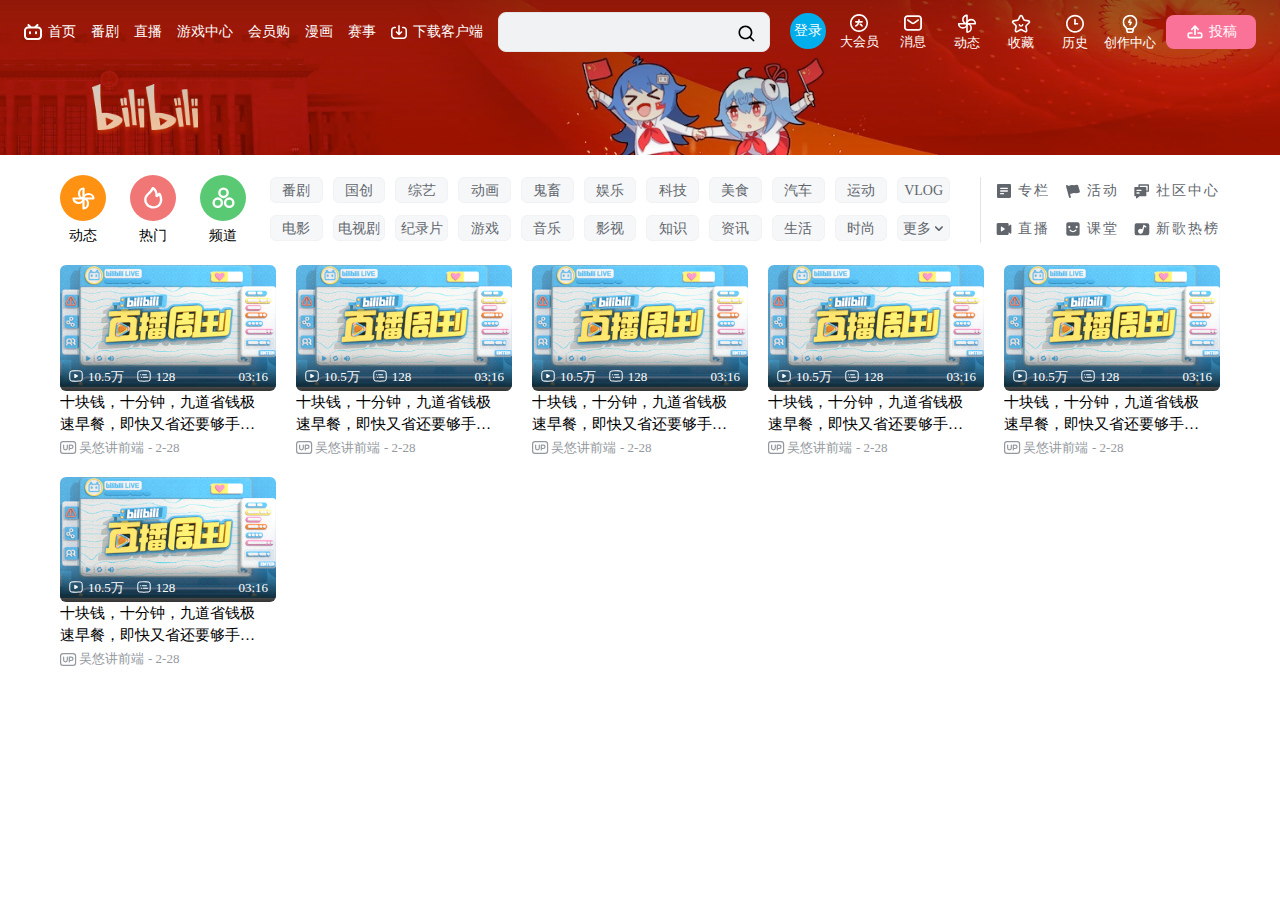
==== commit 68f82102: "feat: 增加推荐卡片" ====
--- a/index.html
+++ b/index.html
@@ -126,13 +126,334 @@
                     <span class="icon-title">频道</span>
                 </a>
             </div>
-            <div class="right-channel-container"></div>
+            <div class="right-channel-container">
+                <div class="channel-items__left">
+                    <a href="/">番剧</a>
+                    <a href="/">国创</a>
+                    <a href="/">综艺</a>
+                    <a href="/">动画</a>
+                    <a href="/">鬼畜</a>
+                    <a href="/">娱乐</a>
+                    <a href="/">科技</a>
+                    <a href="/">美食</a>
+                    <a href="/">汽车</a>
+                    <a href="/">运动</a>
+                    <a href="/">VLOG</a>
+                    <a href="/">电影</a>
+                    <a href="/">电视剧</a>
+                    <a href="/">纪录片</a>
+                    <a href="/">游戏</a>
+                    <a href="/">音乐</a>
+                    <a href="/">影视</a>
+                    <a href="/">知识</a>
+                    <a href="/">资讯</a>
+                    <a href="/">生活</a>
+                    <a href="/">时尚</a>
+                    <a href="/">
+                        <span>更多</span>
+                        <svg width="10" height="10" viewBox="0 0 9 9" fill="none" xmlns="http://www.w3.org/2000/svg"><path fill-rule="evenodd" clip-rule="evenodd" d="M7.50588 3.40623C7.40825 3.3086 7.24996 3.3086 7.15232 3.40623L4.41244 6.14612L1.67255 3.40623C1.57491 3.3086 1.41662 3.3086 1.31899 3.40623C1.22136 3.50386 1.22136 3.66215 1.31899 3.75978L4.11781 6.5586C4.28053 6.72132 4.54434 6.72132 4.70706 6.5586L7.50588 3.75978C7.60351 3.66215 7.60351 3.50386 7.50588 3.40623Z" fill="currentColor"></path><path d="M7.15232 3.40623L7.50588 3.75978L7.50588 3.75978L7.15232 3.40623ZM7.50588 3.40623L7.15232 3.75978L7.15233 3.75978L7.50588 3.40623ZM4.41244 6.14612L4.05888 6.49967C4.15265 6.59344 4.27983 6.64612 4.41244 6.64612C4.54504 6.64612 4.67222 6.59344 4.76599 6.49967L4.41244 6.14612ZM1.67255 3.40623L2.0261 3.05268L2.0261 3.05268L1.67255 3.40623ZM1.31899 3.40623L0.965439 3.05268L0.965439 3.05268L1.31899 3.40623ZM1.31899 3.75978L1.67255 3.40623V3.40623L1.31899 3.75978ZM4.11781 6.5586L3.76425 6.91215L4.11781 6.5586ZM4.70706 6.5586L4.35351 6.20505L4.70706 6.5586ZM7.50588 3.75978L7.15233 3.40623L7.15232 3.40623L7.50588 3.75978ZM7.50588 3.75978C7.40825 3.85742 7.24996 3.85742 7.15232 3.75978L7.85943 3.05268C7.56654 2.75978 7.09166 2.75978 6.79877 3.05268L7.50588 3.75978ZM4.76599 6.49967L7.50588 3.75978L6.79877 3.05268L4.05888 5.79257L4.76599 6.49967ZM1.31899 3.75978L4.05888 6.49967L4.76599 5.79257L2.0261 3.05268L1.31899 3.75978ZM1.67254 3.75979C1.57491 3.85742 1.41662 3.85742 1.31899 3.75979L2.0261 3.05268C1.73321 2.75978 1.25833 2.75978 0.965439 3.05268L1.67254 3.75979ZM1.67255 3.40623C1.77018 3.50386 1.77018 3.66215 1.67255 3.75978L0.965439 3.05268C0.672546 3.34557 0.672546 3.82044 0.965439 4.11334L1.67255 3.40623ZM4.47136 6.20505L1.67255 3.40623L0.965439 4.11334L3.76425 6.91215L4.47136 6.20505ZM4.35351 6.20505C4.38605 6.1725 4.43882 6.1725 4.47136 6.20505L3.76425 6.91215C4.12223 7.27013 4.70264 7.27013 5.06062 6.91215L4.35351 6.20505ZM7.15232 3.40623L4.35351 6.20505L5.06062 6.91215L7.85943 4.11334L7.15232 3.40623ZM7.15233 3.75978C7.05469 3.66215 7.05469 3.50386 7.15233 3.40623L7.85943 4.11334C8.15233 3.82045 8.15233 3.34557 7.85943 3.05268L7.15233 3.75978Z" fill="currentColor"></path></svg>
+                    </a>
+                </div>
+                <div class="channel-items__right">
+                    <a href="/">
+                        <svg t="1642646834655" viewBox="0 0 1024 1024" version="1.1" xmlns="http://www.w3.org/2000/svg" p-id="4061" width="200" height="200"><path d="M810.6496 153.6C843.6736 153.6 870.4 180.3264 870.4 213.3504v597.2992c0 33.024-26.7264 59.7504-59.7504 59.7504H213.3504A59.7504 59.7504 0 0 1 153.6 810.6496V213.3504C153.6 180.3264 180.3264 153.6 213.3504 153.6z m-332.8 460.8H341.3504a34.1504 34.1504 0 0 0 0 68.2496h136.4992a34.1504 34.1504 0 1 0 0-68.2496z m204.8-136.6016H341.3504a34.1504 34.1504 0 0 0 0 68.2496h341.2992a34.1504 34.1504 0 0 0 0-68.2496z m0-136.3968H341.3504a34.1504 34.1504 0 0 0 0 68.2496h341.2992a34.1504 34.1504 0 1 0 0-68.2496z" p-id="4062"></path></svg>
+                        <span>专栏</span>
+                    </a>
+                    <a href="/">
+                        <svg t="1642646710703" viewBox="0 0 1024 1024" version="1.1" xmlns="http://www.w3.org/2000/svg" p-id="3158" width="200" height="200"><path d="M682.6496 204.8512c35.4816 0 64.6656 27.136 67.9424 61.696l0.3072 6.6048V358.4l81.92-61.44a34.2016 34.2016 0 0 1 53.248 17.408l1.024 4.7616 0.3584 5.12v392.5504a34.1504 34.1504 0 0 1-50.2784 30.1056l-4.352-2.7648-81.92-61.4912v68.3008c0 33.1264-23.552 60.7232-54.8352 66.9696l-6.8608 1.024-6.5536 0.256H204.8a68.2496 68.2496 0 0 1-67.9936-61.696l-0.3072-6.5536V273.152c0-35.4816 27.136-64.6656 61.696-67.9936L204.8 204.8512h477.8496zM385.3824 389.12a34.1504 34.1504 0 0 0-34.0992 34.1504v179.6096a34.1504 34.1504 0 0 0 53.0432 28.416l134.7584-89.8048a34.1504 34.1504 0 0 0 0-56.832L404.3264 394.8544a34.1504 34.1504 0 0 0-18.944-5.7344z" p-id="3159"></path></svg>
+                        <span>直播</span>
+                    </a>
+                    <a href="/">
+                        <svg t="1642646844599" viewBox="0 0 1024 1024" version="1.1" xmlns="http://www.w3.org/2000/svg" p-id="4188" width="200" height="200"><path d="M772.4544 229.2736l2.048 6.4512 87.2448 283.136c8.8576 33.1264-10.24 66.56-41.984 78.4384l-6.5536 2.048-118.1696 31.744a32.768 32.768 0 0 1-8.192 1.0752l-4.096-0.2048-124.672-14.6432-193.3824 51.8144 36.6592 136.704a49.152 49.152 0 0 1-93.184 30.8736l-1.792-5.4272L155.2896 267.264a49.152 49.152 0 0 1 93.184-30.8736l1.792 5.4272 4.096 15.36 188.928-50.6368a32.768 32.768 0 0 1 8.1408-1.0752l4.096 0.2048 124.5184 14.592 112.1792-30.0544c33.4336-8.96 68.1984 7.7824 80.2304 39.0144z" p-id="4189"></path></svg>
+                        <span>活动</span>
+                    </a>
+                    <a href="/">
+                        <svg t="1642669966795" viewBox="0 0 1024 1024" version="1.1" xmlns="http://www.w3.org/2000/svg" p-id="2862" width="200" height="200"><path d="M749.2096 168.96a102.4 102.4 0 0 1 102.2464 96.3584l0.1536 6.0416v477.8496a102.4 102.4 0 0 1-96.3584 102.2464l-6.0416 0.1536H271.36a102.4 102.4 0 0 1-102.2464-96.3584l-0.1536-6.0416V271.36a102.4 102.4 0 0 1 96.3584-102.2464L271.36 168.96h477.8496z m-69.9392 385.4848a34.1504 34.1504 0 0 0-48.2816 0 170.6496 170.6496 0 0 1-241.3568 0 34.1504 34.1504 0 1 0-48.2816 48.2304 238.9504 238.9504 0 0 0 337.92 0 34.1504 34.1504 0 0 0 0-48.2304zM322.56 339.6608a51.2 51.2 0 0 0-51.2 51.2v34.1504a51.2 51.2 0 1 0 102.4 0v-34.1504a51.2 51.2 0 0 0-51.2-51.2z m375.4496 0a51.2 51.2 0 0 0-51.2 51.2v34.1504a51.2 51.2 0 1 0 102.4 0v-34.1504a51.2 51.2 0 0 0-51.2-51.2z" p-id="2863"></path></svg>
+                        <span>课堂</span>
+                    </a>
+                    <a href="/">
+                        <svg t="1642670011510" viewBox="0 0 1024 1024" version="1.1" xmlns="http://www.w3.org/2000/svg" p-id="3116" width="200" height="200"><path d="M836.3008 170.6496c17.1008 0 31.2832 12.6464 33.7408 29.0816L870.4 204.8v316.16a34.1504 34.1504 0 0 1-29.0816 33.792l-5.0176 0.3584h-102.4v195.7888a34.1504 34.1504 0 0 1-29.1328 33.792l-5.0176 0.3584H386.7648l-127.3344 95.5392a34.2016 34.2016 0 0 1-53.248-17.3568l-1.024-4.8128-0.3584-5.12-0.0512-68.3008H153.6a34.1504 34.1504 0 0 1-32.6656-24.2176l-1.0752-4.8128-0.4096-5.0688v-409.6c0-17.152 12.6464-31.3344 29.0816-33.792L153.6 307.2h174.2336V204.8c0-17.152 12.6464-31.3344 29.1328-33.792l5.0176-0.3584h474.3168z m-477.9008 409.6H256l-5.0688 0.4096a34.1504 34.1504 0 0 0 0 67.4816l5.0688 0.4096h102.4l5.0688-0.4096A34.1504 34.1504 0 0 0 358.4 580.2496z m102.4-136.4992H256l-5.0688 0.4096a34.1504 34.1504 0 0 0 0 67.4816l5.0688 0.4096h204.8l5.0688-0.4096A34.1504 34.1504 0 0 0 460.8 443.7504z m341.2992-204.8512h-406.016v68.2496h303.616c17.152 0 31.3856 12.6464 33.792 29.1328l0.3584 5.0176v145.4592l68.2496 0.0512V238.8992z" p-id="3117"></path></svg>
+                        <span>社区中心</span>
+                    </a>
+                    <a href="/">
+                        <svg t="1642669999866" viewBox="0 0 1024 1024" version="1.1" xmlns="http://www.w3.org/2000/svg" p-id="2989" width="200" height="200"><path d="M783.36 221.8496a102.4 102.4 0 0 1 102.0928 94.7712l0.3072 7.68v409.6a102.4 102.4 0 0 1-94.72 102.0928l-7.68 0.256H237.2096a102.4 102.4 0 0 1-102.0928-94.72l-0.3072-7.68v-409.6A102.4 102.4 0 0 1 229.5808 222.208l7.68-0.3072H783.36z m-155.5968 81.408a34.1504 34.1504 0 0 0-50.7904 23.6032l-54.1696 203.3152a128 128 0 1 0-108.288 220.8256l6.7584 1.024a128 128 0 0 0 141.5168-104.8576l71.7824-253.7984 47.4624 35.4816 3.2768 2.2016a34.1504 34.1504 0 0 0 37.5808-56.832l-91.8528-68.7616z" p-id="2990"></path></svg>
+                        <span>新歌热榜</span>
+                    </a>
+                </div>
+            </div>
         </div>  
     </div>
     <!-- 主体 -->
     <div class="main">
         <!-- 推荐列表 -->
-        <div class="recommended-container"></div>
+        <div class="recommended-container">
+
+            <div class="recommended-card">
+                <a href="">
+                    <div class="card-image">
+                        <img src="./img/rcmd-1.png@672w_378h_1c_!web-home-common-cover" alt="">
+                        <!-- 遮罩层 -->
+                        <div class="image-mask">
+                            <div class="stats-left">
+                                <span class="stats-item">
+                                    <!-- 播放量 -->
+                                    <svg>
+                                        <path fill-rule="evenodd" clip-rule="evenodd" d="M3.742 3.424A52.952 52.952 0 0 1 8 3.25c1.714 0 3.208.088 4.258.174A1.45 1.45 0 0 1 13.6 4.745c.078.862.151 2.004.151 3.255s-.073 2.393-.15 3.255a1.45 1.45 0 0 1-1.342 1.321c-1.05.086-2.544.174-4.258.174s-3.208-.088-4.258-.174A1.45 1.45 0 0 1 2.4 11.254 36.666 36.666 0 0 1 2.25 8c0-1.25.073-2.393.15-3.254a1.45 1.45 0 0 1 1.342-1.322ZM8 2.25c-1.747 0-3.27.09-4.34.177a2.45 2.45 0 0 0-2.255 2.229C1.325 5.539 1.25 6.712 1.25 8c0 1.288.075 2.461.155 3.344a2.45 2.45 0 0 0 2.255 2.229A53.91 53.91 0 0 0 8 13.75c1.747 0 3.27-.09 4.34-.177a2.45 2.45 0 0 0 2.255-2.229c.08-.882.155-2.056.155-3.344 0-1.288-.075-2.462-.155-3.345a2.45 2.45 0 0 0-2.255-2.228A53.953 53.953 0 0 0 8 2.25Zm1.75 6.328a.667.667 0 0 0 0-1.155l-2.5-1.444a.667.667 0 0 0-1 .577v2.888c0 .513.555.834 1 .578l2.5-1.444Z" fill="currentColor"></path>
+                                    </svg>
+                                    <span>10.5万</span>
+                                </span>
+                                <span class="stats-item">
+                                    <!-- 弹幕量 -->
+                                    <svg>
+                                        <path fill-rule="evenodd" clip-rule="evenodd" d="M8 3.25c-1.714 0-3.208.088-4.258.174A1.45 1.45 0 0 0 2.4 4.746C2.323 5.607 2.25 6.75 2.25 8s.073 2.393.15 3.254a1.45 1.45 0 0 0 1.342 1.322c1.05.086 2.544.174 4.258.174s3.208-.088 4.258-.174a1.45 1.45 0 0 0 1.341-1.321c.078-.862.151-2.004.151-3.255s-.073-2.393-.15-3.255a1.45 1.45 0 0 0-1.342-1.321A52.956 52.956 0 0 0 8 3.25Zm-4.34-.823A53.955 53.955 0 0 1 8 2.25c1.747 0 3.27.09 4.34.177a2.45 2.45 0 0 1 2.255 2.228c.08.883.155 2.057.155 3.345 0 1.288-.075 2.462-.155 3.345a2.45 2.45 0 0 1-2.255 2.228c-1.07.087-2.593.177-4.34.177-1.747 0-3.27-.09-4.34-.177a2.45 2.45 0 0 1-2.255-2.229A37.662 37.662 0 0 1 1.25 8c0-1.288.075-2.461.155-3.344A2.45 2.45 0 0 1 3.66 2.427ZM4 6.75a.5.5 0 0 1 .5-.5h.25a.5.5 0 0 1 0 1H4.5a.5.5 0 0 1-.5-.5Zm2 0a.5.5 0 0 1 .5-.5h4a.5.5 0 0 1 0 1h-4a.5.5 0 0 1-.5-.5Zm-.5 2a.5.5 0 0 0 0 1h.25a.5.5 0 0 0 0-1H5.5Zm2 0a.5.5 0 0 0 0 1h4a.5.5 0 0 0 0-1h-4Z" fill="currentColor"></path>
+                                      </svg>
+                                    <span>128</span>
+                                </span>
+                            </div>
+                            <!-- 时长 -->
+                            <div class="stats-duration">03:16</div>
+                        </div>
+                    </div>
+                </a>
+                <!-- 底部信息 -->
+                <div class="card-info">
+                    <h3 class="info-title">
+                        <a href="/">十块钱，十分钟，九道省钱极速早餐，即快又省还要够手贱，哈哈哈哈</a>
+                    </h3>
+                    <!-- up主链接 -->
+                    <div class="info-bottom">
+                        <a href="/">
+                            <svg viewBox="0 0 14 10.666">
+                                <path fill-rule="evenodd" clip-rule="evenodd" d="M0 2.5A2.5 2.5 0 0 1 2.5 0h8.334a2.5 2.5 0 0 1 2.5 2.5v5.666a2.5 2.5 0 0 1-2.5 2.5H2.5a2.5 2.5 0 0 1-2.5-2.5ZM2.5 1A1.5 1.5 0 0 0 1 2.5v5.666a1.5 1.5 0 0 0 1.5 1.5h8.334a1.5 1.5 0 0 0 1.5-1.5V2.5a1.5 1.5 0 0 0-1.5-1.5zM3 2.833a.5.5 0 0 1 .5.5v2.5a1 1 0 1 0 2 0v-2.5a.5.5 0 0 1 1 0v2.5a2 2 0 0 1-4 0v-2.5a.5.5 0 0 1 .5-.5Zm4.667 0a.5.5 0 0 0-.5.5v4a.5.5 0 1 0 1 0v-.667H9.25a1.917 1.917 0 1 0 0-3.833zM9.25 5.666H8.167V3.833H9.25a.917.917 0 1 1 0 1.833z" fill="currentColor" id="path48"></path>
+                            </svg>
+                            <span class="info-author">吴悠讲前端</span>
+                            <span class="info-date">- 2-28</span>
+                        </a>
+                    </div>
+                </div>
+            </div>
+            <div class="recommended-card">
+                <a href="">
+                    <div class="card-image">
+                        <img src="./img/rcmd-1.png@672w_378h_1c_!web-home-common-cover" alt="">
+                        <!-- 遮罩层 -->
+                        <div class="image-mask">
+                            <div class="stats-left">
+                                <span class="stats-item">
+                                    <!-- 播放量 -->
+                                    <svg>
+                                        <path fill-rule="evenodd" clip-rule="evenodd" d="M3.742 3.424A52.952 52.952 0 0 1 8 3.25c1.714 0 3.208.088 4.258.174A1.45 1.45 0 0 1 13.6 4.745c.078.862.151 2.004.151 3.255s-.073 2.393-.15 3.255a1.45 1.45 0 0 1-1.342 1.321c-1.05.086-2.544.174-4.258.174s-3.208-.088-4.258-.174A1.45 1.45 0 0 1 2.4 11.254 36.666 36.666 0 0 1 2.25 8c0-1.25.073-2.393.15-3.254a1.45 1.45 0 0 1 1.342-1.322ZM8 2.25c-1.747 0-3.27.09-4.34.177a2.45 2.45 0 0 0-2.255 2.229C1.325 5.539 1.25 6.712 1.25 8c0 1.288.075 2.461.155 3.344a2.45 2.45 0 0 0 2.255 2.229A53.91 53.91 0 0 0 8 13.75c1.747 0 3.27-.09 4.34-.177a2.45 2.45 0 0 0 2.255-2.229c.08-.882.155-2.056.155-3.344 0-1.288-.075-2.462-.155-3.345a2.45 2.45 0 0 0-2.255-2.228A53.953 53.953 0 0 0 8 2.25Zm1.75 6.328a.667.667 0 0 0 0-1.155l-2.5-1.444a.667.667 0 0 0-1 .577v2.888c0 .513.555.834 1 .578l2.5-1.444Z" fill="currentColor"></path>
+                                    </svg>
+                                    <span>10.5万</span>
+                                </span>
+                                <span class="stats-item">
+                                    <!-- 弹幕量 -->
+                                    <svg>
+                                        <path fill-rule="evenodd" clip-rule="evenodd" d="M8 3.25c-1.714 0-3.208.088-4.258.174A1.45 1.45 0 0 0 2.4 4.746C2.323 5.607 2.25 6.75 2.25 8s.073 2.393.15 3.254a1.45 1.45 0 0 0 1.342 1.322c1.05.086 2.544.174 4.258.174s3.208-.088 4.258-.174a1.45 1.45 0 0 0 1.341-1.321c.078-.862.151-2.004.151-3.255s-.073-2.393-.15-3.255a1.45 1.45 0 0 0-1.342-1.321A52.956 52.956 0 0 0 8 3.25Zm-4.34-.823A53.955 53.955 0 0 1 8 2.25c1.747 0 3.27.09 4.34.177a2.45 2.45 0 0 1 2.255 2.228c.08.883.155 2.057.155 3.345 0 1.288-.075 2.462-.155 3.345a2.45 2.45 0 0 1-2.255 2.228c-1.07.087-2.593.177-4.34.177-1.747 0-3.27-.09-4.34-.177a2.45 2.45 0 0 1-2.255-2.229A37.662 37.662 0 0 1 1.25 8c0-1.288.075-2.461.155-3.344A2.45 2.45 0 0 1 3.66 2.427ZM4 6.75a.5.5 0 0 1 .5-.5h.25a.5.5 0 0 1 0 1H4.5a.5.5 0 0 1-.5-.5Zm2 0a.5.5 0 0 1 .5-.5h4a.5.5 0 0 1 0 1h-4a.5.5 0 0 1-.5-.5Zm-.5 2a.5.5 0 0 0 0 1h.25a.5.5 0 0 0 0-1H5.5Zm2 0a.5.5 0 0 0 0 1h4a.5.5 0 0 0 0-1h-4Z" fill="currentColor"></path>
+                                      </svg>
+                                    <span>128</span>
+                                </span>
+                            </div>
+                            <!-- 时长 -->
+                            <div class="stats-duration">03:16</div>
+                        </div>
+                    </div>
+                </a>
+                <!-- 底部信息 -->
+                <div class="card-info">
+                    <h3 class="info-title">
+                        <a href="/">十块钱，十分钟，九道省钱极速早餐，即快又省还要够手贱，哈哈哈哈</a>
+                    </h3>
+                    <!-- up主链接 -->
+                    <div class="info-bottom">
+                        <a href="/">
+                            <svg viewBox="0 0 14 10.666">
+                                <path fill-rule="evenodd" clip-rule="evenodd" d="M0 2.5A2.5 2.5 0 0 1 2.5 0h8.334a2.5 2.5 0 0 1 2.5 2.5v5.666a2.5 2.5 0 0 1-2.5 2.5H2.5a2.5 2.5 0 0 1-2.5-2.5ZM2.5 1A1.5 1.5 0 0 0 1 2.5v5.666a1.5 1.5 0 0 0 1.5 1.5h8.334a1.5 1.5 0 0 0 1.5-1.5V2.5a1.5 1.5 0 0 0-1.5-1.5zM3 2.833a.5.5 0 0 1 .5.5v2.5a1 1 0 1 0 2 0v-2.5a.5.5 0 0 1 1 0v2.5a2 2 0 0 1-4 0v-2.5a.5.5 0 0 1 .5-.5Zm4.667 0a.5.5 0 0 0-.5.5v4a.5.5 0 1 0 1 0v-.667H9.25a1.917 1.917 0 1 0 0-3.833zM9.25 5.666H8.167V3.833H9.25a.917.917 0 1 1 0 1.833z" fill="currentColor" id="path48"></path>
+                            </svg>
+                            <span class="info-author">吴悠讲前端</span>
+                            <span class="info-date">- 2-28</span>
+                        </a>
+                    </div>
+                </div>
+            </div>
+            <div class="recommended-card">
+                <a href="">
+                    <div class="card-image">
+                        <img src="./img/rcmd-1.png@672w_378h_1c_!web-home-common-cover" alt="">
+                        <!-- 遮罩层 -->
+                        <div class="image-mask">
+                            <div class="stats-left">
+                                <span class="stats-item">
+                                    <!-- 播放量 -->
+                                    <svg>
+                                        <path fill-rule="evenodd" clip-rule="evenodd" d="M3.742 3.424A52.952 52.952 0 0 1 8 3.25c1.714 0 3.208.088 4.258.174A1.45 1.45 0 0 1 13.6 4.745c.078.862.151 2.004.151 3.255s-.073 2.393-.15 3.255a1.45 1.45 0 0 1-1.342 1.321c-1.05.086-2.544.174-4.258.174s-3.208-.088-4.258-.174A1.45 1.45 0 0 1 2.4 11.254 36.666 36.666 0 0 1 2.25 8c0-1.25.073-2.393.15-3.254a1.45 1.45 0 0 1 1.342-1.322ZM8 2.25c-1.747 0-3.27.09-4.34.177a2.45 2.45 0 0 0-2.255 2.229C1.325 5.539 1.25 6.712 1.25 8c0 1.288.075 2.461.155 3.344a2.45 2.45 0 0 0 2.255 2.229A53.91 53.91 0 0 0 8 13.75c1.747 0 3.27-.09 4.34-.177a2.45 2.45 0 0 0 2.255-2.229c.08-.882.155-2.056.155-3.344 0-1.288-.075-2.462-.155-3.345a2.45 2.45 0 0 0-2.255-2.228A53.953 53.953 0 0 0 8 2.25Zm1.75 6.328a.667.667 0 0 0 0-1.155l-2.5-1.444a.667.667 0 0 0-1 .577v2.888c0 .513.555.834 1 .578l2.5-1.444Z" fill="currentColor"></path>
+                                    </svg>
+                                    <span>10.5万</span>
+                                </span>
+                                <span class="stats-item">
+                                    <!-- 弹幕量 -->
+                                    <svg>
+                                        <path fill-rule="evenodd" clip-rule="evenodd" d="M8 3.25c-1.714 0-3.208.088-4.258.174A1.45 1.45 0 0 0 2.4 4.746C2.323 5.607 2.25 6.75 2.25 8s.073 2.393.15 3.254a1.45 1.45 0 0 0 1.342 1.322c1.05.086 2.544.174 4.258.174s3.208-.088 4.258-.174a1.45 1.45 0 0 0 1.341-1.321c.078-.862.151-2.004.151-3.255s-.073-2.393-.15-3.255a1.45 1.45 0 0 0-1.342-1.321A52.956 52.956 0 0 0 8 3.25Zm-4.34-.823A53.955 53.955 0 0 1 8 2.25c1.747 0 3.27.09 4.34.177a2.45 2.45 0 0 1 2.255 2.228c.08.883.155 2.057.155 3.345 0 1.288-.075 2.462-.155 3.345a2.45 2.45 0 0 1-2.255 2.228c-1.07.087-2.593.177-4.34.177-1.747 0-3.27-.09-4.34-.177a2.45 2.45 0 0 1-2.255-2.229A37.662 37.662 0 0 1 1.25 8c0-1.288.075-2.461.155-3.344A2.45 2.45 0 0 1 3.66 2.427ZM4 6.75a.5.5 0 0 1 .5-.5h.25a.5.5 0 0 1 0 1H4.5a.5.5 0 0 1-.5-.5Zm2 0a.5.5 0 0 1 .5-.5h4a.5.5 0 0 1 0 1h-4a.5.5 0 0 1-.5-.5Zm-.5 2a.5.5 0 0 0 0 1h.25a.5.5 0 0 0 0-1H5.5Zm2 0a.5.5 0 0 0 0 1h4a.5.5 0 0 0 0-1h-4Z" fill="currentColor"></path>
+                                      </svg>
+                                    <span>128</span>
+                                </span>
+                            </div>
+                            <!-- 时长 -->
+                            <div class="stats-duration">03:16</div>
+                        </div>
+                    </div>
+                </a>
+                <!-- 底部信息 -->
+                <div class="card-info">
+                    <h3 class="info-title">
+                        <a href="/">十块钱，十分钟，九道省钱极速早餐，即快又省还要够手贱，哈哈哈哈</a>
+                    </h3>
+                    <!-- up主链接 -->
+                    <div class="info-bottom">
+                        <a href="/">
+                            <svg viewBox="0 0 14 10.666">
+                                <path fill-rule="evenodd" clip-rule="evenodd" d="M0 2.5A2.5 2.5 0 0 1 2.5 0h8.334a2.5 2.5 0 0 1 2.5 2.5v5.666a2.5 2.5 0 0 1-2.5 2.5H2.5a2.5 2.5 0 0 1-2.5-2.5ZM2.5 1A1.5 1.5 0 0 0 1 2.5v5.666a1.5 1.5 0 0 0 1.5 1.5h8.334a1.5 1.5 0 0 0 1.5-1.5V2.5a1.5 1.5 0 0 0-1.5-1.5zM3 2.833a.5.5 0 0 1 .5.5v2.5a1 1 0 1 0 2 0v-2.5a.5.5 0 0 1 1 0v2.5a2 2 0 0 1-4 0v-2.5a.5.5 0 0 1 .5-.5Zm4.667 0a.5.5 0 0 0-.5.5v4a.5.5 0 1 0 1 0v-.667H9.25a1.917 1.917 0 1 0 0-3.833zM9.25 5.666H8.167V3.833H9.25a.917.917 0 1 1 0 1.833z" fill="currentColor" id="path48"></path>
+                            </svg>
+                            <span class="info-author">吴悠讲前端</span>
+                            <span class="info-date">- 2-28</span>
+                        </a>
+                    </div>
+                </div>
+            </div>
+            <div class="recommended-card">
+                <a href="">
+                    <div class="card-image">
+                        <img src="./img/rcmd-1.png@672w_378h_1c_!web-home-common-cover" alt="">
+                        <!-- 遮罩层 -->
+                        <div class="image-mask">
+                            <div class="stats-left">
+                                <span class="stats-item">
+                                    <!-- 播放量 -->
+                                    <svg>
+                                        <path fill-rule="evenodd" clip-rule="evenodd" d="M3.742 3.424A52.952 52.952 0 0 1 8 3.25c1.714 0 3.208.088 4.258.174A1.45 1.45 0 0 1 13.6 4.745c.078.862.151 2.004.151 3.255s-.073 2.393-.15 3.255a1.45 1.45 0 0 1-1.342 1.321c-1.05.086-2.544.174-4.258.174s-3.208-.088-4.258-.174A1.45 1.45 0 0 1 2.4 11.254 36.666 36.666 0 0 1 2.25 8c0-1.25.073-2.393.15-3.254a1.45 1.45 0 0 1 1.342-1.322ZM8 2.25c-1.747 0-3.27.09-4.34.177a2.45 2.45 0 0 0-2.255 2.229C1.325 5.539 1.25 6.712 1.25 8c0 1.288.075 2.461.155 3.344a2.45 2.45 0 0 0 2.255 2.229A53.91 53.91 0 0 0 8 13.75c1.747 0 3.27-.09 4.34-.177a2.45 2.45 0 0 0 2.255-2.229c.08-.882.155-2.056.155-3.344 0-1.288-.075-2.462-.155-3.345a2.45 2.45 0 0 0-2.255-2.228A53.953 53.953 0 0 0 8 2.25Zm1.75 6.328a.667.667 0 0 0 0-1.155l-2.5-1.444a.667.667 0 0 0-1 .577v2.888c0 .513.555.834 1 .578l2.5-1.444Z" fill="currentColor"></path>
+                                    </svg>
+                                    <span>10.5万</span>
+                                </span>
+                                <span class="stats-item">
+                                    <!-- 弹幕量 -->
+                                    <svg>
+                                        <path fill-rule="evenodd" clip-rule="evenodd" d="M8 3.25c-1.714 0-3.208.088-4.258.174A1.45 1.45 0 0 0 2.4 4.746C2.323 5.607 2.25 6.75 2.25 8s.073 2.393.15 3.254a1.45 1.45 0 0 0 1.342 1.322c1.05.086 2.544.174 4.258.174s3.208-.088 4.258-.174a1.45 1.45 0 0 0 1.341-1.321c.078-.862.151-2.004.151-3.255s-.073-2.393-.15-3.255a1.45 1.45 0 0 0-1.342-1.321A52.956 52.956 0 0 0 8 3.25Zm-4.34-.823A53.955 53.955 0 0 1 8 2.25c1.747 0 3.27.09 4.34.177a2.45 2.45 0 0 1 2.255 2.228c.08.883.155 2.057.155 3.345 0 1.288-.075 2.462-.155 3.345a2.45 2.45 0 0 1-2.255 2.228c-1.07.087-2.593.177-4.34.177-1.747 0-3.27-.09-4.34-.177a2.45 2.45 0 0 1-2.255-2.229A37.662 37.662 0 0 1 1.25 8c0-1.288.075-2.461.155-3.344A2.45 2.45 0 0 1 3.66 2.427ZM4 6.75a.5.5 0 0 1 .5-.5h.25a.5.5 0 0 1 0 1H4.5a.5.5 0 0 1-.5-.5Zm2 0a.5.5 0 0 1 .5-.5h4a.5.5 0 0 1 0 1h-4a.5.5 0 0 1-.5-.5Zm-.5 2a.5.5 0 0 0 0 1h.25a.5.5 0 0 0 0-1H5.5Zm2 0a.5.5 0 0 0 0 1h4a.5.5 0 0 0 0-1h-4Z" fill="currentColor"></path>
+                                      </svg>
+                                    <span>128</span>
+                                </span>
+                            </div>
+                            <!-- 时长 -->
+                            <div class="stats-duration">03:16</div>
+                        </div>
+                    </div>
+                </a>
+                <!-- 底部信息 -->
+                <div class="card-info">
+                    <h3 class="info-title">
+                        <a href="/">十块钱，十分钟，九道省钱极速早餐，即快又省还要够手贱，哈哈哈哈</a>
+                    </h3>
+                    <!-- up主链接 -->
+                    <div class="info-bottom">
+                        <a href="/">
+                            <svg viewBox="0 0 14 10.666">
+                                <path fill-rule="evenodd" clip-rule="evenodd" d="M0 2.5A2.5 2.5 0 0 1 2.5 0h8.334a2.5 2.5 0 0 1 2.5 2.5v5.666a2.5 2.5 0 0 1-2.5 2.5H2.5a2.5 2.5 0 0 1-2.5-2.5ZM2.5 1A1.5 1.5 0 0 0 1 2.5v5.666a1.5 1.5 0 0 0 1.5 1.5h8.334a1.5 1.5 0 0 0 1.5-1.5V2.5a1.5 1.5 0 0 0-1.5-1.5zM3 2.833a.5.5 0 0 1 .5.5v2.5a1 1 0 1 0 2 0v-2.5a.5.5 0 0 1 1 0v2.5a2 2 0 0 1-4 0v-2.5a.5.5 0 0 1 .5-.5Zm4.667 0a.5.5 0 0 0-.5.5v4a.5.5 0 1 0 1 0v-.667H9.25a1.917 1.917 0 1 0 0-3.833zM9.25 5.666H8.167V3.833H9.25a.917.917 0 1 1 0 1.833z" fill="currentColor" id="path48"></path>
+                            </svg>
+                            <span class="info-author">吴悠讲前端</span>
+                            <span class="info-date">- 2-28</span>
+                        </a>
+                    </div>
+                </div>
+            </div>
+            <div class="recommended-card">
+                <a href="">
+                    <div class="card-image">
+                        <img src="./img/rcmd-1.png@672w_378h_1c_!web-home-common-cover" alt="">
+                        <!-- 遮罩层 -->
+                        <div class="image-mask">
+                            <div class="stats-left">
+                                <span class="stats-item">
+                                    <!-- 播放量 -->
+                                    <svg>
+                                        <path fill-rule="evenodd" clip-rule="evenodd" d="M3.742 3.424A52.952 52.952 0 0 1 8 3.25c1.714 0 3.208.088 4.258.174A1.45 1.45 0 0 1 13.6 4.745c.078.862.151 2.004.151 3.255s-.073 2.393-.15 3.255a1.45 1.45 0 0 1-1.342 1.321c-1.05.086-2.544.174-4.258.174s-3.208-.088-4.258-.174A1.45 1.45 0 0 1 2.4 11.254 36.666 36.666 0 0 1 2.25 8c0-1.25.073-2.393.15-3.254a1.45 1.45 0 0 1 1.342-1.322ZM8 2.25c-1.747 0-3.27.09-4.34.177a2.45 2.45 0 0 0-2.255 2.229C1.325 5.539 1.25 6.712 1.25 8c0 1.288.075 2.461.155 3.344a2.45 2.45 0 0 0 2.255 2.229A53.91 53.91 0 0 0 8 13.75c1.747 0 3.27-.09 4.34-.177a2.45 2.45 0 0 0 2.255-2.229c.08-.882.155-2.056.155-3.344 0-1.288-.075-2.462-.155-3.345a2.45 2.45 0 0 0-2.255-2.228A53.953 53.953 0 0 0 8 2.25Zm1.75 6.328a.667.667 0 0 0 0-1.155l-2.5-1.444a.667.667 0 0 0-1 .577v2.888c0 .513.555.834 1 .578l2.5-1.444Z" fill="currentColor"></path>
+                                    </svg>
+                                    <span>10.5万</span>
+                                </span>
+                                <span class="stats-item">
+                                    <!-- 弹幕量 -->
+                                    <svg>
+                                        <path fill-rule="evenodd" clip-rule="evenodd" d="M8 3.25c-1.714 0-3.208.088-4.258.174A1.45 1.45 0 0 0 2.4 4.746C2.323 5.607 2.25 6.75 2.25 8s.073 2.393.15 3.254a1.45 1.45 0 0 0 1.342 1.322c1.05.086 2.544.174 4.258.174s3.208-.088 4.258-.174a1.45 1.45 0 0 0 1.341-1.321c.078-.862.151-2.004.151-3.255s-.073-2.393-.15-3.255a1.45 1.45 0 0 0-1.342-1.321A52.956 52.956 0 0 0 8 3.25Zm-4.34-.823A53.955 53.955 0 0 1 8 2.25c1.747 0 3.27.09 4.34.177a2.45 2.45 0 0 1 2.255 2.228c.08.883.155 2.057.155 3.345 0 1.288-.075 2.462-.155 3.345a2.45 2.45 0 0 1-2.255 2.228c-1.07.087-2.593.177-4.34.177-1.747 0-3.27-.09-4.34-.177a2.45 2.45 0 0 1-2.255-2.229A37.662 37.662 0 0 1 1.25 8c0-1.288.075-2.461.155-3.344A2.45 2.45 0 0 1 3.66 2.427ZM4 6.75a.5.5 0 0 1 .5-.5h.25a.5.5 0 0 1 0 1H4.5a.5.5 0 0 1-.5-.5Zm2 0a.5.5 0 0 1 .5-.5h4a.5.5 0 0 1 0 1h-4a.5.5 0 0 1-.5-.5Zm-.5 2a.5.5 0 0 0 0 1h.25a.5.5 0 0 0 0-1H5.5Zm2 0a.5.5 0 0 0 0 1h4a.5.5 0 0 0 0-1h-4Z" fill="currentColor"></path>
+                                      </svg>
+                                    <span>128</span>
+                                </span>
+                            </div>
+                            <!-- 时长 -->
+                            <div class="stats-duration">03:16</div>
+                        </div>
+                    </div>
+                </a>
+                <!-- 底部信息 -->
+                <div class="card-info">
+                    <h3 class="info-title">
+                        <a href="/">十块钱，十分钟，九道省钱极速早餐，即快又省还要够手贱，哈哈哈哈</a>
+                    </h3>
+                    <!-- up主链接 -->
+                    <div class="info-bottom">
+                        <a href="/">
+                            <svg viewBox="0 0 14 10.666">
+                                <path fill-rule="evenodd" clip-rule="evenodd" d="M0 2.5A2.5 2.5 0 0 1 2.5 0h8.334a2.5 2.5 0 0 1 2.5 2.5v5.666a2.5 2.5 0 0 1-2.5 2.5H2.5a2.5 2.5 0 0 1-2.5-2.5ZM2.5 1A1.5 1.5 0 0 0 1 2.5v5.666a1.5 1.5 0 0 0 1.5 1.5h8.334a1.5 1.5 0 0 0 1.5-1.5V2.5a1.5 1.5 0 0 0-1.5-1.5zM3 2.833a.5.5 0 0 1 .5.5v2.5a1 1 0 1 0 2 0v-2.5a.5.5 0 0 1 1 0v2.5a2 2 0 0 1-4 0v-2.5a.5.5 0 0 1 .5-.5Zm4.667 0a.5.5 0 0 0-.5.5v4a.5.5 0 1 0 1 0v-.667H9.25a1.917 1.917 0 1 0 0-3.833zM9.25 5.666H8.167V3.833H9.25a.917.917 0 1 1 0 1.833z" fill="currentColor" id="path48"></path>
+                            </svg>
+                            <span class="info-author">吴悠讲前端</span>
+                            <span class="info-date">- 2-28</span>
+                        </a>
+                    </div>
+                </div>
+            </div>
+            <div class="recommended-card">
+                <a href="">
+                    <div class="card-image">
+                        <img src="./img/rcmd-1.png@672w_378h_1c_!web-home-common-cover" alt="">
+                        <!-- 遮罩层 -->
+                        <div class="image-mask">
+                            <div class="stats-left">
+                                <span class="stats-item">
+                                    <!-- 播放量 -->
+                                    <svg>
+                                        <path fill-rule="evenodd" clip-rule="evenodd" d="M3.742 3.424A52.952 52.952 0 0 1 8 3.25c1.714 0 3.208.088 4.258.174A1.45 1.45 0 0 1 13.6 4.745c.078.862.151 2.004.151 3.255s-.073 2.393-.15 3.255a1.45 1.45 0 0 1-1.342 1.321c-1.05.086-2.544.174-4.258.174s-3.208-.088-4.258-.174A1.45 1.45 0 0 1 2.4 11.254 36.666 36.666 0 0 1 2.25 8c0-1.25.073-2.393.15-3.254a1.45 1.45 0 0 1 1.342-1.322ZM8 2.25c-1.747 0-3.27.09-4.34.177a2.45 2.45 0 0 0-2.255 2.229C1.325 5.539 1.25 6.712 1.25 8c0 1.288.075 2.461.155 3.344a2.45 2.45 0 0 0 2.255 2.229A53.91 53.91 0 0 0 8 13.75c1.747 0 3.27-.09 4.34-.177a2.45 2.45 0 0 0 2.255-2.229c.08-.882.155-2.056.155-3.344 0-1.288-.075-2.462-.155-3.345a2.45 2.45 0 0 0-2.255-2.228A53.953 53.953 0 0 0 8 2.25Zm1.75 6.328a.667.667 0 0 0 0-1.155l-2.5-1.444a.667.667 0 0 0-1 .577v2.888c0 .513.555.834 1 .578l2.5-1.444Z" fill="currentColor"></path>
+                                    </svg>
+                                    <span>10.5万</span>
+                                </span>
+                                <span class="stats-item">
+                                    <!-- 弹幕量 -->
+                                    <svg>
+                                        <path fill-rule="evenodd" clip-rule="evenodd" d="M8 3.25c-1.714 0-3.208.088-4.258.174A1.45 1.45 0 0 0 2.4 4.746C2.323 5.607 2.25 6.75 2.25 8s.073 2.393.15 3.254a1.45 1.45 0 0 0 1.342 1.322c1.05.086 2.544.174 4.258.174s3.208-.088 4.258-.174a1.45 1.45 0 0 0 1.341-1.321c.078-.862.151-2.004.151-3.255s-.073-2.393-.15-3.255a1.45 1.45 0 0 0-1.342-1.321A52.956 52.956 0 0 0 8 3.25Zm-4.34-.823A53.955 53.955 0 0 1 8 2.25c1.747 0 3.27.09 4.34.177a2.45 2.45 0 0 1 2.255 2.228c.08.883.155 2.057.155 3.345 0 1.288-.075 2.462-.155 3.345a2.45 2.45 0 0 1-2.255 2.228c-1.07.087-2.593.177-4.34.177-1.747 0-3.27-.09-4.34-.177a2.45 2.45 0 0 1-2.255-2.229A37.662 37.662 0 0 1 1.25 8c0-1.288.075-2.461.155-3.344A2.45 2.45 0 0 1 3.66 2.427ZM4 6.75a.5.5 0 0 1 .5-.5h.25a.5.5 0 0 1 0 1H4.5a.5.5 0 0 1-.5-.5Zm2 0a.5.5 0 0 1 .5-.5h4a.5.5 0 0 1 0 1h-4a.5.5 0 0 1-.5-.5Zm-.5 2a.5.5 0 0 0 0 1h.25a.5.5 0 0 0 0-1H5.5Zm2 0a.5.5 0 0 0 0 1h4a.5.5 0 0 0 0-1h-4Z" fill="currentColor"></path>
+                                      </svg>
+                                    <span>128</span>
+                                </span>
+                            </div>
+                            <!-- 时长 -->
+                            <div class="stats-duration">03:16</div>
+                        </div>
+                    </div>
+                </a>
+                <!-- 底部信息 -->
+                <div class="card-info">
+                    <h3 class="info-title">
+                        <a href="/">十块钱，十分钟，九道省钱极速早餐，即快又省还要够手贱，哈哈哈哈</a>
+                    </h3>
+                    <!-- up主链接 -->
+                    <div class="info-bottom">
+                        <a href="/">
+                            <svg viewBox="0 0 14 10.666">
+                                <path fill-rule="evenodd" clip-rule="evenodd" d="M0 2.5A2.5 2.5 0 0 1 2.5 0h8.334a2.5 2.5 0 0 1 2.5 2.5v5.666a2.5 2.5 0 0 1-2.5 2.5H2.5a2.5 2.5 0 0 1-2.5-2.5ZM2.5 1A1.5 1.5 0 0 0 1 2.5v5.666a1.5 1.5 0 0 0 1.5 1.5h8.334a1.5 1.5 0 0 0 1.5-1.5V2.5a1.5 1.5 0 0 0-1.5-1.5zM3 2.833a.5.5 0 0 1 .5.5v2.5a1 1 0 1 0 2 0v-2.5a.5.5 0 0 1 1 0v2.5a2 2 0 0 1-4 0v-2.5a.5.5 0 0 1 .5-.5Zm4.667 0a.5.5 0 0 0-.5.5v4a.5.5 0 1 0 1 0v-.667H9.25a1.917 1.917 0 1 0 0-3.833zM9.25 5.666H8.167V3.833H9.25a.917.917 0 1 1 0 1.833z" fill="currentColor" id="path48"></path>
+                            </svg>
+                            <span class="info-author">吴悠讲前端</span>
+                            <span class="info-date">- 2-28</span>
+                        </a>
+                    </div>
+                </div>
+            </div>
+            
+        </div>
         <!-- 滚动按钮 -->
         <div class="sidebar"></div>
     </div>
--- a/css/base.css
+++ b/css/base.css
@@ -3,6 +3,7 @@
     padding: 0;
     /* 设置 100% + padding 后防止超出 */
     box-sizing: border-box;
+    font-weight: normal;
 }
 
 ul, ol, li {
@@ -31,4 +32,9 @@
     content: "";
     display: table;
     clear: both;
+}
+
+/* 兼容问题，不然底部有缝隙 */
+.img {
+    vertical-align: middle;
 }--- a/css/index.css
+++ b/css/index.css
@@ -251,4 +251,161 @@
 
 .bili-channel span {
     text-align: center;
+}
+
+/* 频道右侧容器 */
+.bili-channel .right-channel-container {
+    width: 100%;
+    display: flex;
+}
+
+/* 中间频道项列表 */
+.bili-channel .channel-items__left {
+    display: grid;
+    /* 11 列均分 */
+    grid-template-columns: repeat(11, 1fr);
+    /* 列间隙 */
+    gap: 10px;
+    width: 100%;
+}
+
+.bili-channel .channel-items__left a {
+    height: 26px;
+    line-height: 26px;
+    background-color: #f6f7f8;
+    border: 1px solid #f1f2f3;
+    border-radius: 6px;
+    text-align: center;
+    color: #61666d;
+}
+
+/* 右侧频道项列表 */
+.bili-channel .channel-items__right {
+    width: 240px;
+    display: grid;
+    /* 2行 平分 */
+    grid-template-rows: repeat(2, 1fr);
+    /* 按列来做填充 第一行1 第二行1 第一行2 以此类推 */
+    grid-auto-flow: column;
+    /* 行间隙 */
+    row-gap: 10px;
+    /* 防止被左侧 100% 挤压达不到 240px */
+    flex-shrink: 0;
+    margin-left: 30px;
+    border-left: 1px solid #e2e5e7;
+}
+
+.channel-items__right a {
+    width: 100%;
+    height: 28px;
+    /* 文字间隙增大 */
+    letter-spacing: 2px;
+    display: flex;
+    align-items: center;
+    /* 将弹性项目对齐到容器的结束位置。具体来说，它将所有的项目放在容器的末端，而容器的开始位置会留出空白空间 */
+    justify-content: flex-end;
+}
+
+.channel-items__right svg {
+    width: 20px;
+    height: 20px;
+    margin-right: 4px;
+    fill: #61666d;
+}
+
+.channel-items__right span {
+    color: #61666d;
+}
+
+/* 推荐列表 */
+.main {
+    width: 100%;
+    padding: 0 60px;
+    box-sizing: border-box;
+}
+
+.main .recommended-container {
+    display: grid;
+    grid-template-columns: repeat(5, 1fr);
+    gap: 20px;
+    width: 100%;
+}
+
+.main .recommended-card .card-image {
+    position: relative;
+    border-radius: 6px;
+    overflow: hidden;
+}
+
+.main .card-image img {
+    width: 100%;
+    height: 100%;
+}
+
+.card-image .image-mask {
+    position: absolute;
+    bottom: 0;
+    left: 0;
+    padding: 16px 8px 6px;
+    width: 100%;
+    box-sizing: border-box;
+    height: 38px;
+    background-image: linear-gradient(180deg, rgba(0,0,0,0) 0%, rgba(0,0,0,0.8) 100%);
+    color: #fff;
+    font-size: 13px;
+    display: flex;
+    align-items: center;
+}
+
+.card-image .image-mask .stats-left {
+    flex: 1;
+    display: flex;
+    align-items: center;
+}
+
+.image-mask .stats-left .stats-item {
+    display: flex;
+    align-items: center;
+    margin-right: 12px;
+}
+
+.image-mask svg {
+    width: 18px;
+    height: 18px;
+    color: #fff;
+    margin-right: 2px;
+}
+
+/* 底部信息 */
+.card-info h3 {
+    line-height: 22px;
+    padding-right: 16px;
+    font-size: 15px;
+    overflow: hidden;
+    display: -webkit-box;
+    -webkit-box-orient: vertical;
+    line-break: anywhere;
+    -webkit-line-clamp: 2;
+}
+
+.info-bottom {
+    margin-top: 4px;
+    display: flex;
+    font-size: 13px;
+}
+
+.info-bottom a {
+    color: #9499a0;
+    display: flex;
+    align-items: center;
+}
+
+.info-bottom svg {
+    width: 17px;
+    height: 17px;
+    margin-right: 2px;
+}
+
+.info-bottom .info-date {
+    margin-left: 4px;
 }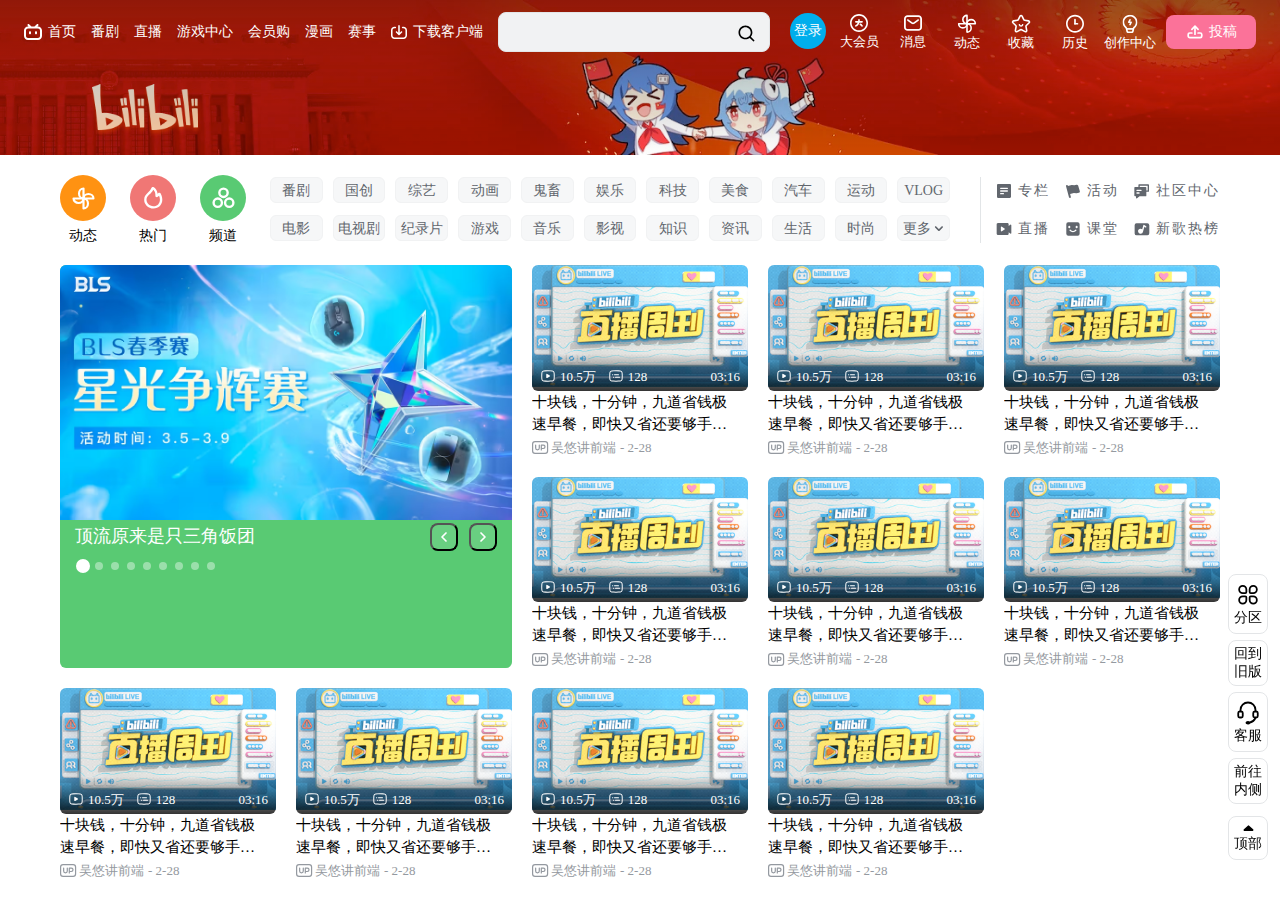
==== commit f6841ae1: "feat: 完成提交" ====
--- a/index.html
+++ b/index.html
@@ -188,6 +188,213 @@
         <!-- 推荐列表 -->
         <div class="recommended-container">
 
+            <div class="carousel-area">
+                <img src="./img/carousel1.avif" alt="">
+                <div class="mask"></div>
+                <div class="tools">
+                    <a href="/">顶流原来是只三角饭团</a>
+                    <ul>
+                        <li class="active"></li>
+                        <li></li>
+                        <li></li>
+                        <li></li>
+                        <li></li>
+                        <li></li>
+                        <li></li>
+                        <li></li>
+                        <li></li>
+                    </ul>                 
+                    <div class="buttons">
+                        <button>
+                            <svg style="transform:rotate(180deg);" viewBox="0 0 1024 1024">
+                                <path fill="none" stroke-linejoin="round" stroke-linecap="round" stroke-width="145.067" stroke="currentColor" d="m341.333 170.667 341.334 341.332-341.334 341.335"></path>
+                            </svg>
+                        </button>
+                        <button>
+                            <svg viewBox="0 0 1024 1024">
+                                <path fill="none" stroke-linejoin="round" stroke-linecap="round" stroke-width="145.067" stroke="currentColor" d="m341.333 170.667 341.334 341.332-341.334 341.335"></path>
+                            </svg>
+                        </button>
+                    </div>
+                </div>
+            </div>
+
+            <div class="recommended-card">
+                <a href="/">
+                    <div class="card-image">
+                        <img src="./img/rcmd-1.png@672w_378h_1c_!web-home-common-cover" alt="">
+                        <!-- 遮罩层 -->
+                        <div class="image-mask">
+                            <div class="stats-left">
+                                <span class="stats-item">
+                                    <!-- 播放量 -->
+                                    <svg>
+                                        <path fill-rule="evenodd" clip-rule="evenodd" d="M3.742 3.424A52.952 52.952 0 0 1 8 3.25c1.714 0 3.208.088 4.258.174A1.45 1.45 0 0 1 13.6 4.745c.078.862.151 2.004.151 3.255s-.073 2.393-.15 3.255a1.45 1.45 0 0 1-1.342 1.321c-1.05.086-2.544.174-4.258.174s-3.208-.088-4.258-.174A1.45 1.45 0 0 1 2.4 11.254 36.666 36.666 0 0 1 2.25 8c0-1.25.073-2.393.15-3.254a1.45 1.45 0 0 1 1.342-1.322ZM8 2.25c-1.747 0-3.27.09-4.34.177a2.45 2.45 0 0 0-2.255 2.229C1.325 5.539 1.25 6.712 1.25 8c0 1.288.075 2.461.155 3.344a2.45 2.45 0 0 0 2.255 2.229A53.91 53.91 0 0 0 8 13.75c1.747 0 3.27-.09 4.34-.177a2.45 2.45 0 0 0 2.255-2.229c.08-.882.155-2.056.155-3.344 0-1.288-.075-2.462-.155-3.345a2.45 2.45 0 0 0-2.255-2.228A53.953 53.953 0 0 0 8 2.25Zm1.75 6.328a.667.667 0 0 0 0-1.155l-2.5-1.444a.667.667 0 0 0-1 .577v2.888c0 .513.555.834 1 .578l2.5-1.444Z" fill="currentColor"></path>
+                                    </svg>
+                                    <span>10.5万</span>
+                                </span>
+                                <span class="stats-item">
+                                    <!-- 弹幕量 -->
+                                    <svg>
+                                        <path fill-rule="evenodd" clip-rule="evenodd" d="M8 3.25c-1.714 0-3.208.088-4.258.174A1.45 1.45 0 0 0 2.4 4.746C2.323 5.607 2.25 6.75 2.25 8s.073 2.393.15 3.254a1.45 1.45 0 0 0 1.342 1.322c1.05.086 2.544.174 4.258.174s3.208-.088 4.258-.174a1.45 1.45 0 0 0 1.341-1.321c.078-.862.151-2.004.151-3.255s-.073-2.393-.15-3.255a1.45 1.45 0 0 0-1.342-1.321A52.956 52.956 0 0 0 8 3.25Zm-4.34-.823A53.955 53.955 0 0 1 8 2.25c1.747 0 3.27.09 4.34.177a2.45 2.45 0 0 1 2.255 2.228c.08.883.155 2.057.155 3.345 0 1.288-.075 2.462-.155 3.345a2.45 2.45 0 0 1-2.255 2.228c-1.07.087-2.593.177-4.34.177-1.747 0-3.27-.09-4.34-.177a2.45 2.45 0 0 1-2.255-2.229A37.662 37.662 0 0 1 1.25 8c0-1.288.075-2.461.155-3.344A2.45 2.45 0 0 1 3.66 2.427ZM4 6.75a.5.5 0 0 1 .5-.5h.25a.5.5 0 0 1 0 1H4.5a.5.5 0 0 1-.5-.5Zm2 0a.5.5 0 0 1 .5-.5h4a.5.5 0 0 1 0 1h-4a.5.5 0 0 1-.5-.5Zm-.5 2a.5.5 0 0 0 0 1h.25a.5.5 0 0 0 0-1H5.5Zm2 0a.5.5 0 0 0 0 1h4a.5.5 0 0 0 0-1h-4Z" fill="currentColor"></path>
+                                      </svg>
+                                    <span>128</span>
+                                </span>
+                            </div>
+                            <!-- 时长 -->
+                            <div class="stats-duration">03:16</div>
+                        </div>
+                    </div>
+                </a>
+                <!-- 底部信息 -->
+                <div class="card-info">
+                    <h3 class="info-title">
+                        <a href="/">十块钱，十分钟，九道省钱极速早餐，即快又省还要够手贱，哈哈哈哈</a>
+                    </h3>
+                    <!-- up主链接 -->
+                    <div class="info-bottom">
+                        <a href="/">
+                            <svg viewBox="0 0 14 10.666">
+                                <path fill-rule="evenodd" clip-rule="evenodd" d="M0 2.5A2.5 2.5 0 0 1 2.5 0h8.334a2.5 2.5 0 0 1 2.5 2.5v5.666a2.5 2.5 0 0 1-2.5 2.5H2.5a2.5 2.5 0 0 1-2.5-2.5ZM2.5 1A1.5 1.5 0 0 0 1 2.5v5.666a1.5 1.5 0 0 0 1.5 1.5h8.334a1.5 1.5 0 0 0 1.5-1.5V2.5a1.5 1.5 0 0 0-1.5-1.5zM3 2.833a.5.5 0 0 1 .5.5v2.5a1 1 0 1 0 2 0v-2.5a.5.5 0 0 1 1 0v2.5a2 2 0 0 1-4 0v-2.5a.5.5 0 0 1 .5-.5Zm4.667 0a.5.5 0 0 0-.5.5v4a.5.5 0 1 0 1 0v-.667H9.25a1.917 1.917 0 1 0 0-3.833zM9.25 5.666H8.167V3.833H9.25a.917.917 0 1 1 0 1.833z" fill="currentColor" id="path48"></path>
+                            </svg>
+                            <span class="info-author">吴悠讲前端</span>
+                            <span class="info-date">- 2-28</span>
+                        </a>
+                    </div>
+                </div>
+            </div>
+            <div class="recommended-card">
+                <a href="/">
+                    <div class="card-image">
+                        <img src="./img/rcmd-1.png@672w_378h_1c_!web-home-common-cover" alt="">
+                        <!-- 遮罩层 -->
+                        <div class="image-mask">
+                            <div class="stats-left">
+                                <span class="stats-item">
+                                    <!-- 播放量 -->
+                                    <svg>
+                                        <path fill-rule="evenodd" clip-rule="evenodd" d="M3.742 3.424A52.952 52.952 0 0 1 8 3.25c1.714 0 3.208.088 4.258.174A1.45 1.45 0 0 1 13.6 4.745c.078.862.151 2.004.151 3.255s-.073 2.393-.15 3.255a1.45 1.45 0 0 1-1.342 1.321c-1.05.086-2.544.174-4.258.174s-3.208-.088-4.258-.174A1.45 1.45 0 0 1 2.4 11.254 36.666 36.666 0 0 1 2.25 8c0-1.25.073-2.393.15-3.254a1.45 1.45 0 0 1 1.342-1.322ZM8 2.25c-1.747 0-3.27.09-4.34.177a2.45 2.45 0 0 0-2.255 2.229C1.325 5.539 1.25 6.712 1.25 8c0 1.288.075 2.461.155 3.344a2.45 2.45 0 0 0 2.255 2.229A53.91 53.91 0 0 0 8 13.75c1.747 0 3.27-.09 4.34-.177a2.45 2.45 0 0 0 2.255-2.229c.08-.882.155-2.056.155-3.344 0-1.288-.075-2.462-.155-3.345a2.45 2.45 0 0 0-2.255-2.228A53.953 53.953 0 0 0 8 2.25Zm1.75 6.328a.667.667 0 0 0 0-1.155l-2.5-1.444a.667.667 0 0 0-1 .577v2.888c0 .513.555.834 1 .578l2.5-1.444Z" fill="currentColor"></path>
+                                    </svg>
+                                    <span>10.5万</span>
+                                </span>
+                                <span class="stats-item">
+                                    <!-- 弹幕量 -->
+                                    <svg>
+                                        <path fill-rule="evenodd" clip-rule="evenodd" d="M8 3.25c-1.714 0-3.208.088-4.258.174A1.45 1.45 0 0 0 2.4 4.746C2.323 5.607 2.25 6.75 2.25 8s.073 2.393.15 3.254a1.45 1.45 0 0 0 1.342 1.322c1.05.086 2.544.174 4.258.174s3.208-.088 4.258-.174a1.45 1.45 0 0 0 1.341-1.321c.078-.862.151-2.004.151-3.255s-.073-2.393-.15-3.255a1.45 1.45 0 0 0-1.342-1.321A52.956 52.956 0 0 0 8 3.25Zm-4.34-.823A53.955 53.955 0 0 1 8 2.25c1.747 0 3.27.09 4.34.177a2.45 2.45 0 0 1 2.255 2.228c.08.883.155 2.057.155 3.345 0 1.288-.075 2.462-.155 3.345a2.45 2.45 0 0 1-2.255 2.228c-1.07.087-2.593.177-4.34.177-1.747 0-3.27-.09-4.34-.177a2.45 2.45 0 0 1-2.255-2.229A37.662 37.662 0 0 1 1.25 8c0-1.288.075-2.461.155-3.344A2.45 2.45 0 0 1 3.66 2.427ZM4 6.75a.5.5 0 0 1 .5-.5h.25a.5.5 0 0 1 0 1H4.5a.5.5 0 0 1-.5-.5Zm2 0a.5.5 0 0 1 .5-.5h4a.5.5 0 0 1 0 1h-4a.5.5 0 0 1-.5-.5Zm-.5 2a.5.5 0 0 0 0 1h.25a.5.5 0 0 0 0-1H5.5Zm2 0a.5.5 0 0 0 0 1h4a.5.5 0 0 0 0-1h-4Z" fill="currentColor"></path>
+                                      </svg>
+                                    <span>128</span>
+                                </span>
+                            </div>
+                            <!-- 时长 -->
+                            <div class="stats-duration">03:16</div>
+                        </div>
+                    </div>
+                </a>
+                <!-- 底部信息 -->
+                <div class="card-info">
+                    <h3 class="info-title">
+                        <a href="/">十块钱，十分钟，九道省钱极速早餐，即快又省还要够手贱，哈哈哈哈</a>
+                    </h3>
+                    <!-- up主链接 -->
+                    <div class="info-bottom">
+                        <a href="/">
+                            <svg viewBox="0 0 14 10.666">
+                                <path fill-rule="evenodd" clip-rule="evenodd" d="M0 2.5A2.5 2.5 0 0 1 2.5 0h8.334a2.5 2.5 0 0 1 2.5 2.5v5.666a2.5 2.5 0 0 1-2.5 2.5H2.5a2.5 2.5 0 0 1-2.5-2.5ZM2.5 1A1.5 1.5 0 0 0 1 2.5v5.666a1.5 1.5 0 0 0 1.5 1.5h8.334a1.5 1.5 0 0 0 1.5-1.5V2.5a1.5 1.5 0 0 0-1.5-1.5zM3 2.833a.5.5 0 0 1 .5.5v2.5a1 1 0 1 0 2 0v-2.5a.5.5 0 0 1 1 0v2.5a2 2 0 0 1-4 0v-2.5a.5.5 0 0 1 .5-.5Zm4.667 0a.5.5 0 0 0-.5.5v4a.5.5 0 1 0 1 0v-.667H9.25a1.917 1.917 0 1 0 0-3.833zM9.25 5.666H8.167V3.833H9.25a.917.917 0 1 1 0 1.833z" fill="currentColor" id="path48"></path>
+                            </svg>
+                            <span class="info-author">吴悠讲前端</span>
+                            <span class="info-date">- 2-28</span>
+                        </a>
+                    </div>
+                </div>
+            </div>
+            <div class="recommended-card">
+                <a href="">
+                    <div class="card-image">
+                        <img src="./img/rcmd-1.png@672w_378h_1c_!web-home-common-cover" alt="">
+                        <!-- 遮罩层 -->
+                        <div class="image-mask">
+                            <div class="stats-left">
+                                <span class="stats-item">
+                                    <!-- 播放量 -->
+                                    <svg>
+                                        <path fill-rule="evenodd" clip-rule="evenodd" d="M3.742 3.424A52.952 52.952 0 0 1 8 3.25c1.714 0 3.208.088 4.258.174A1.45 1.45 0 0 1 13.6 4.745c.078.862.151 2.004.151 3.255s-.073 2.393-.15 3.255a1.45 1.45 0 0 1-1.342 1.321c-1.05.086-2.544.174-4.258.174s-3.208-.088-4.258-.174A1.45 1.45 0 0 1 2.4 11.254 36.666 36.666 0 0 1 2.25 8c0-1.25.073-2.393.15-3.254a1.45 1.45 0 0 1 1.342-1.322ZM8 2.25c-1.747 0-3.27.09-4.34.177a2.45 2.45 0 0 0-2.255 2.229C1.325 5.539 1.25 6.712 1.25 8c0 1.288.075 2.461.155 3.344a2.45 2.45 0 0 0 2.255 2.229A53.91 53.91 0 0 0 8 13.75c1.747 0 3.27-.09 4.34-.177a2.45 2.45 0 0 0 2.255-2.229c.08-.882.155-2.056.155-3.344 0-1.288-.075-2.462-.155-3.345a2.45 2.45 0 0 0-2.255-2.228A53.953 53.953 0 0 0 8 2.25Zm1.75 6.328a.667.667 0 0 0 0-1.155l-2.5-1.444a.667.667 0 0 0-1 .577v2.888c0 .513.555.834 1 .578l2.5-1.444Z" fill="currentColor"></path>
+                                    </svg>
+                                    <span>10.5万</span>
+                                </span>
+                                <span class="stats-item">
+                                    <!-- 弹幕量 -->
+                                    <svg>
+                                        <path fill-rule="evenodd" clip-rule="evenodd" d="M8 3.25c-1.714 0-3.208.088-4.258.174A1.45 1.45 0 0 0 2.4 4.746C2.323 5.607 2.25 6.75 2.25 8s.073 2.393.15 3.254a1.45 1.45 0 0 0 1.342 1.322c1.05.086 2.544.174 4.258.174s3.208-.088 4.258-.174a1.45 1.45 0 0 0 1.341-1.321c.078-.862.151-2.004.151-3.255s-.073-2.393-.15-3.255a1.45 1.45 0 0 0-1.342-1.321A52.956 52.956 0 0 0 8 3.25Zm-4.34-.823A53.955 53.955 0 0 1 8 2.25c1.747 0 3.27.09 4.34.177a2.45 2.45 0 0 1 2.255 2.228c.08.883.155 2.057.155 3.345 0 1.288-.075 2.462-.155 3.345a2.45 2.45 0 0 1-2.255 2.228c-1.07.087-2.593.177-4.34.177-1.747 0-3.27-.09-4.34-.177a2.45 2.45 0 0 1-2.255-2.229A37.662 37.662 0 0 1 1.25 8c0-1.288.075-2.461.155-3.344A2.45 2.45 0 0 1 3.66 2.427ZM4 6.75a.5.5 0 0 1 .5-.5h.25a.5.5 0 0 1 0 1H4.5a.5.5 0 0 1-.5-.5Zm2 0a.5.5 0 0 1 .5-.5h4a.5.5 0 0 1 0 1h-4a.5.5 0 0 1-.5-.5Zm-.5 2a.5.5 0 0 0 0 1h.25a.5.5 0 0 0 0-1H5.5Zm2 0a.5.5 0 0 0 0 1h4a.5.5 0 0 0 0-1h-4Z" fill="currentColor"></path>
+                                      </svg>
+                                    <span>128</span>
+                                </span>
+                            </div>
+                            <!-- 时长 -->
+                            <div class="stats-duration">03:16</div>
+                        </div>
+                    </div>
+                </a>
+                <!-- 底部信息 -->
+                <div class="card-info">
+                    <h3 class="info-title">
+                        <a href="/">十块钱，十分钟，九道省钱极速早餐，即快又省还要够手贱，哈哈哈哈</a>
+                    </h3>
+                    <!-- up主链接 -->
+                    <div class="info-bottom">
+                        <a href="/">
+                            <svg viewBox="0 0 14 10.666">
+                                <path fill-rule="evenodd" clip-rule="evenodd" d="M0 2.5A2.5 2.5 0 0 1 2.5 0h8.334a2.5 2.5 0 0 1 2.5 2.5v5.666a2.5 2.5 0 0 1-2.5 2.5H2.5a2.5 2.5 0 0 1-2.5-2.5ZM2.5 1A1.5 1.5 0 0 0 1 2.5v5.666a1.5 1.5 0 0 0 1.5 1.5h8.334a1.5 1.5 0 0 0 1.5-1.5V2.5a1.5 1.5 0 0 0-1.5-1.5zM3 2.833a.5.5 0 0 1 .5.5v2.5a1 1 0 1 0 2 0v-2.5a.5.5 0 0 1 1 0v2.5a2 2 0 0 1-4 0v-2.5a.5.5 0 0 1 .5-.5Zm4.667 0a.5.5 0 0 0-.5.5v4a.5.5 0 1 0 1 0v-.667H9.25a1.917 1.917 0 1 0 0-3.833zM9.25 5.666H8.167V3.833H9.25a.917.917 0 1 1 0 1.833z" fill="currentColor" id="path48"></path>
+                            </svg>
+                            <span class="info-author">吴悠讲前端</span>
+                            <span class="info-date">- 2-28</span>
+                        </a>
+                    </div>
+                </div>
+            </div>
+            <div class="recommended-card">
+                <a href="">
+                    <div class="card-image">
+                        <img src="./img/rcmd-1.png@672w_378h_1c_!web-home-common-cover" alt="">
+                        <!-- 遮罩层 -->
+                        <div class="image-mask">
+                            <div class="stats-left">
+                                <span class="stats-item">
+                                    <!-- 播放量 -->
+                                    <svg>
+                                        <path fill-rule="evenodd" clip-rule="evenodd" d="M3.742 3.424A52.952 52.952 0 0 1 8 3.25c1.714 0 3.208.088 4.258.174A1.45 1.45 0 0 1 13.6 4.745c.078.862.151 2.004.151 3.255s-.073 2.393-.15 3.255a1.45 1.45 0 0 1-1.342 1.321c-1.05.086-2.544.174-4.258.174s-3.208-.088-4.258-.174A1.45 1.45 0 0 1 2.4 11.254 36.666 36.666 0 0 1 2.25 8c0-1.25.073-2.393.15-3.254a1.45 1.45 0 0 1 1.342-1.322ZM8 2.25c-1.747 0-3.27.09-4.34.177a2.45 2.45 0 0 0-2.255 2.229C1.325 5.539 1.25 6.712 1.25 8c0 1.288.075 2.461.155 3.344a2.45 2.45 0 0 0 2.255 2.229A53.91 53.91 0 0 0 8 13.75c1.747 0 3.27-.09 4.34-.177a2.45 2.45 0 0 0 2.255-2.229c.08-.882.155-2.056.155-3.344 0-1.288-.075-2.462-.155-3.345a2.45 2.45 0 0 0-2.255-2.228A53.953 53.953 0 0 0 8 2.25Zm1.75 6.328a.667.667 0 0 0 0-1.155l-2.5-1.444a.667.667 0 0 0-1 .577v2.888c0 .513.555.834 1 .578l2.5-1.444Z" fill="currentColor"></path>
+                                    </svg>
+                                    <span>10.5万</span>
+                                </span>
+                                <span class="stats-item">
+                                    <!-- 弹幕量 -->
+                                    <svg>
+                                        <path fill-rule="evenodd" clip-rule="evenodd" d="M8 3.25c-1.714 0-3.208.088-4.258.174A1.45 1.45 0 0 0 2.4 4.746C2.323 5.607 2.25 6.75 2.25 8s.073 2.393.15 3.254a1.45 1.45 0 0 0 1.342 1.322c1.05.086 2.544.174 4.258.174s3.208-.088 4.258-.174a1.45 1.45 0 0 0 1.341-1.321c.078-.862.151-2.004.151-3.255s-.073-2.393-.15-3.255a1.45 1.45 0 0 0-1.342-1.321A52.956 52.956 0 0 0 8 3.25Zm-4.34-.823A53.955 53.955 0 0 1 8 2.25c1.747 0 3.27.09 4.34.177a2.45 2.45 0 0 1 2.255 2.228c.08.883.155 2.057.155 3.345 0 1.288-.075 2.462-.155 3.345a2.45 2.45 0 0 1-2.255 2.228c-1.07.087-2.593.177-4.34.177-1.747 0-3.27-.09-4.34-.177a2.45 2.45 0 0 1-2.255-2.229A37.662 37.662 0 0 1 1.25 8c0-1.288.075-2.461.155-3.344A2.45 2.45 0 0 1 3.66 2.427ZM4 6.75a.5.5 0 0 1 .5-.5h.25a.5.5 0 0 1 0 1H4.5a.5.5 0 0 1-.5-.5Zm2 0a.5.5 0 0 1 .5-.5h4a.5.5 0 0 1 0 1h-4a.5.5 0 0 1-.5-.5Zm-.5 2a.5.5 0 0 0 0 1h.25a.5.5 0 0 0 0-1H5.5Zm2 0a.5.5 0 0 0 0 1h4a.5.5 0 0 0 0-1h-4Z" fill="currentColor"></path>
+                                      </svg>
+                                    <span>128</span>
+                                </span>
+                            </div>
+                            <!-- 时长 -->
+                            <div class="stats-duration">03:16</div>
+                        </div>
+                    </div>
+                </a>
+                <!-- 底部信息 -->
+                <div class="card-info">
+                    <h3 class="info-title">
+                        <a href="/">十块钱，十分钟，九道省钱极速早餐，即快又省还要够手贱，哈哈哈哈</a>
+                    </h3>
+                    <!-- up主链接 -->
+                    <div class="info-bottom">
+                        <a href="/">
+                            <svg viewBox="0 0 14 10.666">
+                                <path fill-rule="evenodd" clip-rule="evenodd" d="M0 2.5A2.5 2.5 0 0 1 2.5 0h8.334a2.5 2.5 0 0 1 2.5 2.5v5.666a2.5 2.5 0 0 1-2.5 2.5H2.5a2.5 2.5 0 0 1-2.5-2.5ZM2.5 1A1.5 1.5 0 0 0 1 2.5v5.666a1.5 1.5 0 0 0 1.5 1.5h8.334a1.5 1.5 0 0 0 1.5-1.5V2.5a1.5 1.5 0 0 0-1.5-1.5zM3 2.833a.5.5 0 0 1 .5.5v2.5a1 1 0 1 0 2 0v-2.5a.5.5 0 0 1 1 0v2.5a2 2 0 0 1-4 0v-2.5a.5.5 0 0 1 .5-.5Zm4.667 0a.5.5 0 0 0-.5.5v4a.5.5 0 1 0 1 0v-.667H9.25a1.917 1.917 0 1 0 0-3.833zM9.25 5.666H8.167V3.833H9.25a.917.917 0 1 1 0 1.833z" fill="currentColor" id="path48"></path>
+                            </svg>
+                            <span class="info-author">吴悠讲前端</span>
+                            <span class="info-date">- 2-28</span>
+                        </a>
+                    </div>
+                </div>
+            </div>
             <div class="recommended-card">
                 <a href="">
                     <div class="card-image">
@@ -455,7 +662,28 @@
             
         </div>
         <!-- 滚动按钮 -->
-        <div class="sidebar"></div>
+        <div class="sidebar">
+            <div class="primary-btn">
+                <svg fill="none" viewBox="0 0 24 24">
+                    <path fill-rule="evenodd" clip-rule="evenodd" d="M9.45 9V6.5a2.7 2.7 0 1 0-2.7 2.7h2.5a.2.2 0 0 0 .2-.2Zm-2.7-7a4.5 4.5 0 0 0 0 9h2.5a2 2 0 0 0 2-2V6.5A4.5 4.5 0 0 0 6.75 2ZM9.45 14.5V17a2.7 2.7 0 1 1-2.7-2.7h2.5c.11 0 .2.09.2.2Zm-2.7 7a4.5 4.5 0 1 1 0-9h2.5a2 2 0 0 1 2 2V17a4.5 4.5 0 0 1-4.5 4.5ZM14.75 9.2h2.5a2.7 2.7 0 1 0-2.7-2.7V9c0 .11.09.2.2.2Zm2.5-7.2a4.5 4.5 0 0 0-4.5 4.5V9a2 2 0 0 0 2 2h2.5a4.5 4.5 0 1 0 0-9ZM14.75 14.3h2.5a2.7 2.7 0 1 1-2.7 2.7v-2.5c0-.11.09-.2.2-.2Zm2.5 7.2a4.5 4.5 0 0 1-4.5-4.5v-2.5a2 2 0 0 1 2-2h2.5a4.5 4.5 0 1 1 0 9Z" fill="currentColor"></path>
+                </svg>
+                <span class="primary-btn-text">分区</span>
+            </div>
+            <div class="primary-btn goback">回到旧版</div>
+            <div class="primary-btn">
+                <svg fill="none" viewBox="0 0 24 24">
+                    <path d="M20.4 9.6V9A8.4 8.4 0 0 0 3.6 9v.6A2.37 2.37 0 0 0 1.35 12v3a2.36 2.36 0 0 0 2.4 2.4h1.5a2.36 2.36 0 0 0 2.4-2.4v-3A2.37 2.37 0 0 0 5.4 9.6V9a6.6 6.6 0 1 1 13.2 0v.6a2.37 2.37 0 0 0-2.25 2.4v3a2.42 2.42 0 0 0 1.93 2.36 7.25 7.25 0 0 1-4.45 3.25A3.44 3.44 0 0 0 12 20.1a3 3 0 0 0-1.68.44 1.38 1.38 0 0 0 0 2.42 3 3 0 0 0 1.68.44 2.47 2.47 0 0 0 2.2-1 9.06 9.06 0 0 0 6.07-5 2.36 2.36 0 0 0 2.38-2.4v-3a2.37 2.37 0 0 0-2.25-2.4ZM18.15 12a.551.551 0 0 1 .6-.6h1.5a.551.551 0 0 1 .6.6v3a.548.548 0 0 1-.6.6h-1.5a.55.55 0 0 1-.6-.6v-3Zm-15 0a.61.61 0 0 1 .16-.44.611.611 0 0 1 .44-.16h1.5a.55.55 0 0 1 .6.6v3a.55.55 0 0 1-.6.6h-1.5a.61.61 0 0 1-.44-.16.61.61 0 0 1-.16-.44v-3Z" fill="currentColor"></path>
+                </svg>
+                <span class="primary-btn-text">客服</span>
+            </div>
+            <div class="primary-btn goback">前往内侧</div>
+            <div class="primary-btn top-btn">
+                <svg fill="none" viewBox="0 0 15 8">
+                    <path d="M6.821.627a1 1 0 0 1 1.358 0l3.938 3.638C12.787 4.883 12.35 6 11.44 6H3.56c-.91 0-1.347-1.117-.678-1.735L6.82.627Z" fill="currentColor"></path>
+                </svg>
+                <span class="primary-btn-text">顶部</span>
+            </div>
+        </div>
     </div>
 </body>
 </html>--- a/css/index.css
+++ b/css/index.css
@@ -408,4 +408,136 @@
 
 .info-bottom .info-date {
     margin-left: 4px;
+}
+
+/* 轮播图 */
+.recommended-container .carousel-area {
+    grid-row: 1/3;
+    grid-column: 1/3;
+    border-radius: 6px;
+    overflow: hidden;
+    position: relative;
+    background-color: #59ca73;
+}
+
+.carousel-area img {
+    width: 100%;
+}
+
+.carousel-area .mask {
+    display: none;
+    width: 100%;
+    height: 392px;
+    position: absolute;
+    top: 0;
+    background: linear-gradient(0, #524c46 23%, transparent 35%);
+    border-radius: 6px;
+}
+
+.carousel-area .tools {
+    width: 100%;
+    position: absolute;
+    bottom: 94px;
+    left: 0px;
+    padding: 0 15px;
+    box-sizing: border-box;
+}
+
+.carousel-area .tools a {
+    display: flex;
+    margin-bottom: 10px;
+    font-size: 18px;
+    color: #fff;
+}
+
+.carousel-area .tools ul {
+    display: flex;
+}
+
+.carousel-area .tools li {
+    width: 8px;
+    height: 8px;
+    margin: 4px;
+    border-radius: 50%;
+    background-color: #fff6;
+    cursor: pointer;
+}
+
+.carousel-area .tools li.active {
+    width: 14px;
+    height: 14px;
+    margin: 1px;
+    background-color: #fff;
+}
+
+.carousel-area .tools .buttons {
+    position: absolute;
+    bottom: 23px;
+    right: 15px;
+}
+
+.carousel-area .tools button {
+    width: 28px;
+    height: 28px;
+    border-radius: 8px;
+    margin-right: 8px;
+    display: inline-flex;
+    align-items: center;
+    justify-content: center;
+    background-color: #ffffff1a;
+}
+
+.tools button:last-child {
+    margin-right: 0;
+}
+
+.tools svg {
+    width: 12px;
+    height: 12px;
+    color: #fff;
+}
+
+/* 侧边栏 */
+.sidebar {
+    position: fixed;
+    bottom: 40px;
+    right: 12px;
+}
+
+.sidebar .primary-btn {
+    width: 40px;
+    margin-top: 6px;
+    padding: 8px 0 6px;
+    box-sizing: border-box;
+    border: 1px solid #e3e5e7;
+    border-radius: 8px;
+    background-color: #fff;
+    display: flex;
+    flex-direction: column;
+    align-items: center;
+    align-items: center;
+    text-align: center;
+    cursor: pointer;
+}
+
+.sidebar .primary-btn svg {
+    width: 24px;
+    height: 24px;
+}
+
+.primary-btn .primary-btn-text {
+    margin-top: 2px;
+}
+
+.primary-btn.goback {
+    padding: 4px;
+}
+
+.primary-btn.top-btn {
+    margin-top: 12px;
+}
+
+.primary-btn.top-btn svg {
+    width: 15px;
+    height: 8px;
 }